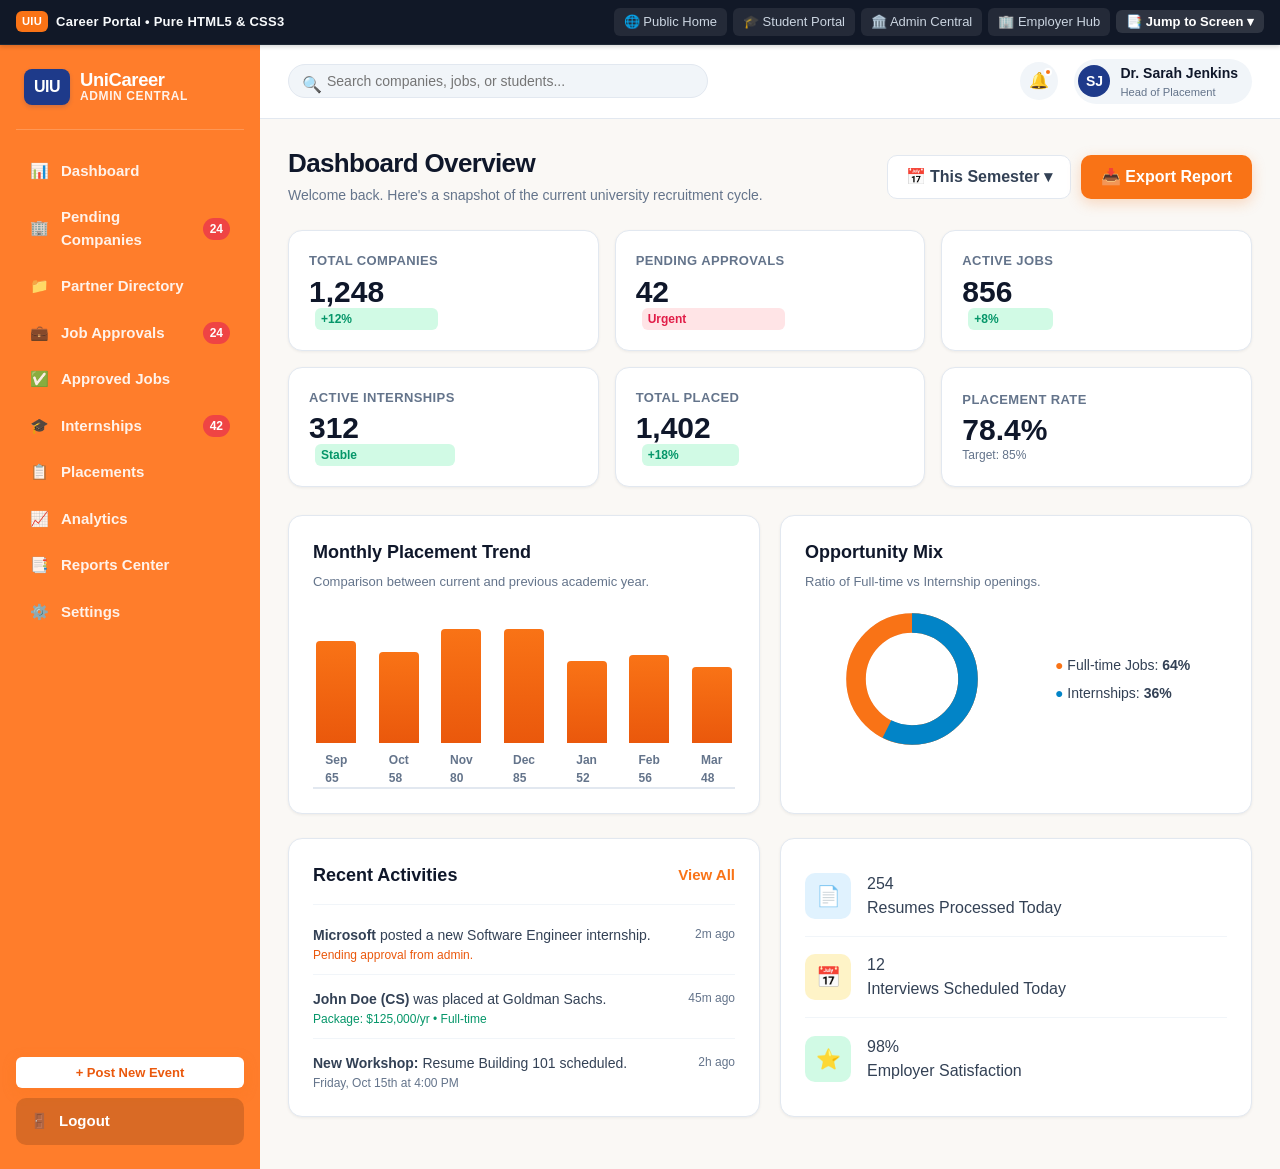
==== admin.html @ 81c9a508 "feat: initialize UIU Career Portal project Setup core project structure, including React, TypeScript" ====
<!doctype html>
<html lang="en">
  <head>
    <meta charset="UTF-8" />
    <meta name="viewport" content="width=device-width, initial-scale=1.0" />
    <title>Admin Central - UIU Career Portal</title>
    <meta name="description" content="University Career Services Admin Central - Manage approvals, placements, and reports." />
    <link rel="stylesheet" href="./style.css" />
    <style>
      .admin-view-pane {
        display: none;
      }
      #dashboard:target,
      body:not(:has(:target)) #dashboard {
        display: block;
      }
      #dashboard:target { display: block; }
      #pending-companies:target { display: block; }
      #approved-companies:target { display: block; }
      #approved-jobs:target { display: block; }
      #pending-jobs:target { display: block; }
      #pending-internships:target { display: block; }
      #analytics:target { display: block; }
      #placement-records:target { display: block; }
      #reports:target { display: block; }
      #settings:target { display: block; }

      :target ~ #dashboard {
        display: none;
      }
    </style>
  </head>
  <body>
    <!-- Top Universal Navigation Switcher -->
    <header class="role-quick-bar">
      <div class="brand-badge">
        <span>UIU</span> Career Portal • Pure HTML5 & CSS3
      </div>
      <nav class="role-nav-links">
        <a href="./index.html" class="role-nav-btn">🌐 Public Home</a>
        <a href="./student.html" class="role-nav-btn">🎓 Student Portal</a>
        <a href="./admin.html" class="role-nav-btn active">🏛️ Admin Central</a>
        <a href="./employer.html" class="role-nav-btn">🏢 Employer Hub</a>
        <div class="role-nav-dropdown">
          <button class="role-dropdown-btn">📑 Jump to Screen ▾</button>
          <div class="role-dropdown-content">
            <a href="./admin.html#dashboard">Page 14: Admin Dashboard</a>
            <a href="./admin.html#pending-companies">Page 13: Company Approvals</a>
            <a href="./admin.html#approved-companies">Page 15: Approved Directory</a>
            <a href="./admin.html#approved-jobs">Page 16: Approved Jobs</a>
            <a href="./admin.html#pending-jobs">Page 22: Job Approvals Queue</a>
            <a href="./admin.html#pending-internships">Page 17: Pending Internships</a>
            <a href="./admin.html#analytics">Page 19: Placement Analytics</a>
            <a href="./admin.html#placement-records">Page 20: Placement Records</a>
            <a href="./admin.html#reports">Page 21: Reports Center</a>
            <a href="./admin.html#settings">Page 18: Portal Settings</a>
            <a href="./student.html">Go to Student Portal →</a>
            <a href="./employer.html">Go to Employer Hub →</a>
          </div>
        </div>
      </nav>
    </header>

    <div class="portal-layout">
      <!-- Admin Sidebar (Pages 13-22) -->
      <aside class="portal-sidebar">
        <div class="sidebar-brand">
          <div class="uiu-logo-badge">UIU</div>
          <div class="sidebar-brand-title">
            UniCareer
            <span>Admin Central</span>
          </div>
        </div>

        <ul class="sidebar-menu-list">
          <li>
            <a href="#dashboard" class="sidebar-menu-link">
              <span>📊</span> Dashboard
            </a>
          </li>
          <li>
            <a href="#pending-companies" class="sidebar-menu-link">
              <span>🏢</span> Pending Companies
              <span class="sidebar-badge-count">24</span>
            </a>
          </li>
          <li>
            <a href="#approved-companies" class="sidebar-menu-link">
              <span>📁</span> Partner Directory
            </a>
          </li>
          <li>
            <a href="#pending-jobs" class="sidebar-menu-link">
              <span>💼</span> Job Approvals
              <span class="sidebar-badge-count">24</span>
            </a>
          </li>
          <li>
            <a href="#approved-jobs" class="sidebar-menu-link">
              <span>✅</span> Approved Jobs
            </a>
          </li>
          <li>
            <a href="#pending-internships" class="sidebar-menu-link">
              <span>🎓</span> Internships
              <span class="sidebar-badge-count">42</span>
            </a>
          </li>
          <li>
            <a href="#placement-records" class="sidebar-menu-link">
              <span>📋</span> Placements
            </a>
          </li>
          <li>
            <a href="#analytics" class="sidebar-menu-link">
              <span>📈</span> Analytics
            </a>
          </li>
          <li>
            <a href="#reports" class="sidebar-menu-link">
              <span>📑</span> Reports Center
            </a>
          </li>
          <li>
            <a href="#settings" class="sidebar-menu-link">
              <span>⚙️</span> Settings
            </a>
          </li>
        </ul>

        <div style="padding: 10px 0;">
          <a href="#post-event-modal" class="btn-primary btn-sm" style="width: 100%; justify-content: center; background: #FFF; color: var(--primary-dark);">+ Post New Event</a>
        </div>

        <a href="./index.html" class="sidebar-footer-btn">
          <span>🚪</span> Logout
        </a>
      </aside>

      <!-- Admin Main Content -->
      <main class="portal-main">
        <!-- Topbar -->
        <header class="portal-topbar">
          <div class="topbar-search-box">
            <span class="search-icon-svg">🔍</span>
            <input type="text" placeholder="Search companies, jobs, or students..." />
          </div>
          <div class="topbar-user-area">
            <a href="#reports" class="icon-btn-badge" title="Notifications">
              <span>🔔</span>
              <span class="notification-dot"></span>
            </a>
            <div class="user-profile-pill">
              <div class="user-avatar-circle" style="background: #1E3A8A;">SJ</div>
              <div>
                <div>Dr. Sarah Jenkins</div>
                <div style="font-size: 0.7rem; color: var(--text-muted); font-weight: normal;">Head of Placement</div>
              </div>
            </div>
          </div>
        </header>

        <div class="portal-content-body">

          <!-- SCREEN 1: ADMIN DASHBOARD OVERVIEW (Page 14) -->
          <section id="dashboard" class="admin-view-pane">
            <div class="page-title-row">
              <div>
                <h1 class="page-main-heading">Dashboard Overview</h1>
                <p class="page-subheading">Welcome back. Here's a snapshot of the current university recruitment cycle.</p>
              </div>
              <div style="display: flex; gap: 10px;">
                <button class="btn-outline">📅 This Semester ▾</button>
                <a href="#reports" class="btn-primary">📥 Export Report</a>
              </div>
            </div>

            <!-- 6 Metric Cards (Page 14) -->
            <div class="metrics-grid-6">
              <div class="metric-stat-card">
                <div class="stat-content-box">
                  <div class="stat-label-text">Total Companies</div>
                  <div class="stat-huge-number">1,248</div>
                  <div class="stat-growth-tag growth-positive">+12%</div>
                </div>
              </div>
              <div class="metric-stat-card">
                <div class="stat-content-box">
                  <div class="stat-label-text">Pending Approvals</div>
                  <div class="stat-huge-number">42</div>
                  <div class="stat-growth-tag growth-urgent">Urgent</div>
                </div>
              </div>
              <div class="metric-stat-card">
                <div class="stat-content-box">
                  <div class="stat-label-text">Active Jobs</div>
                  <div class="stat-huge-number">856</div>
                  <div class="stat-growth-tag growth-positive">+8%</div>
                </div>
              </div>
              <div class="metric-stat-card">
                <div class="stat-content-box">
                  <div class="stat-label-text">Active Internships</div>
                  <div class="stat-huge-number">312</div>
                  <div class="stat-growth-tag growth-positive">Stable</div>
                </div>
              </div>
              <div class="metric-stat-card">
                <div class="stat-content-box">
                  <div class="stat-label-text">Total Placed</div>
                  <div class="stat-huge-number">1,402</div>
                  <div class="stat-growth-tag growth-positive">+18%</div>
                </div>
              </div>
              <div class="metric-stat-card">
                <div class="stat-content-box">
                  <div class="stat-label-text">Placement Rate</div>
                  <div class="stat-huge-number">78.4%</div>
                  <div style="font-size: 0.75rem; color: var(--text-muted);">Target: 85%</div>
                </div>
              </div>
            </div>

            <div class="form-grid-2">
              <!-- Monthly Placement Trend -->
              <div class="portal-card">
                <h3 class="card-title-h3" style="margin-bottom: 8px;">Monthly Placement Trend</h3>
                <p style="font-size: 0.8125rem; color: var(--text-muted); margin-bottom: 16px;">Comparison between current and previous academic year.</p>
                <div class="chart-bars-container">
                  <div class="bar-column-item"><div class="bar-fill-orange" style="height: 65%;"></div><span class="bar-column-label">Sep<br />65</span></div>
                  <div class="bar-column-item"><div class="bar-fill-orange" style="height: 58%;"></div><span class="bar-column-label">Oct<br />58</span></div>
                  <div class="bar-column-item"><div class="bar-fill-orange" style="height: 80%;"></div><span class="bar-column-label">Nov<br />80</span></div>
                  <div class="bar-column-item"><div class="bar-fill-orange" style="height: 85%;"></div><span class="bar-column-label">Dec<br />85</span></div>
                  <div class="bar-column-item"><div class="bar-fill-orange" style="height: 52%;"></div><span class="bar-column-label">Jan<br />52</span></div>
                  <div class="bar-column-item"><div class="bar-fill-orange" style="height: 56%;"></div><span class="bar-column-label">Feb<br />56</span></div>
                  <div class="bar-column-item"><div class="bar-fill-orange" style="height: 48%;"></div><span class="bar-column-label">Mar<br />48</span></div>
                </div>
              </div>

              <!-- Opportunity Mix Donut -->
              <div class="portal-card">
                <h3 class="card-title-h3" style="margin-bottom: 8px;">Opportunity Mix</h3>
                <p style="font-size: 0.8125rem; color: var(--text-muted); margin-bottom: 16px;">Ratio of Full-time vs Internship openings.</p>
                <div style="display: flex; align-items: center; justify-content: space-around;">
                  <svg class="donut-chart-svg" viewBox="0 0 100 100">
                    <circle cx="50" cy="50" r="40" class="donut-circle-bg"></circle>
                    <circle cx="50" cy="50" r="40" class="donut-circle-val1" style="stroke-dasharray: 256 400;"></circle>
                    <circle cx="50" cy="50" r="40" class="donut-circle-val2" style="stroke-dasharray: 144 400;"></circle>
                  </svg>
                  <div style="font-size: 0.875rem; line-height: 2;">
                    <div><span style="color:var(--primary);">●</span> Full-time Jobs: <strong>64%</strong></div>
                    <div><span style="color:#0284C7;">●</span> Internships: <strong>36%</strong></div>
                  </div>
                </div>
              </div>
            </div>

            <!-- Recent Activities & Daily Stats (Page 14) -->
            <div class="form-grid-2">
              <div class="portal-card">
                <div class="portal-card-header">
                  <h3 class="card-title-h3">Recent Activities</h3>
                  <a href="#placement-records" class="section-link-all">View All</a>
                </div>
                <div style="display: flex; flex-direction: column; gap: 14px;">
                  <div style="display: flex; justify-content: space-between; font-size: 0.875rem; border-bottom: 1px solid var(--border-light); padding-bottom: 10px;">
                    <div>
                      <strong>Microsoft</strong> posted a new Software Engineer internship.
                      <div style="font-size: 0.75rem; color: var(--status-review-text);">Pending approval from admin.</div>
                    </div>
                    <span style="font-size: 0.75rem; color: var(--text-muted);">2m ago</span>
                  </div>
                  <div style="display: flex; justify-content: space-between; font-size: 0.875rem; border-bottom: 1px solid var(--border-light); padding-bottom: 10px;">
                    <div>
                      <strong>John Doe (CS)</strong> was placed at Goldman Sachs.
                      <div style="font-size: 0.75rem; color: var(--status-verified-text);">Package: $125,000/yr • Full-time</div>
                    </div>
                    <span style="font-size: 0.75rem; color: var(--text-muted);">45m ago</span>
                  </div>
                  <div style="display: flex; justify-content: space-between; font-size: 0.875rem;">
                    <div>
                      <strong>New Workshop:</strong> Resume Building 101 scheduled.
                      <div style="font-size: 0.75rem; color: var(--text-muted);">Friday, Oct 15th at 4:00 PM</div>
                    </div>
                    <span style="font-size: 0.75rem; color: var(--text-muted);">2h ago</span>
                  </div>
                </div>
              </div>

              <div class="portal-card" style="display: flex; flex-direction: column; justify-content: space-around;">
                <div style="display: flex; align-items: center; gap: 16px; border-bottom: 1px solid var(--border-light); padding-bottom: 16px;">
                  <div class="stat-icon-wrapper stat-icon-blue">📄</div>
                  <div>
                    <div class="stat-huge-number">254</div>
                    <div class="stat-label-text">Resumes Processed Today</div>
                  </div>
                </div>
                <div style="display: flex; align-items: center; gap: 16px; border-bottom: 1px solid var(--border-light); padding-bottom: 16px;">
                  <div class="stat-icon-wrapper stat-icon-amber">📅</div>
                  <div>
                    <div class="stat-huge-number">12</div>
                    <div class="stat-label-text">Interviews Scheduled Today</div>
                  </div>
                </div>
                <div style="display: flex; align-items: center; gap: 16px;">
                  <div class="stat-icon-wrapper stat-icon-green">⭐</div>
                  <div>
                    <div class="stat-huge-number">98%</div>
                    <div class="stat-label-text">Employer Satisfaction</div>
                  </div>
                </div>
              </div>
            </div>
          </section>

          <!-- SCREEN 2: PENDING COMPANY APPROVALS (Page 13) -->
          <section id="pending-companies" class="admin-view-pane">
            <div class="breadcrumbs-trail">Dashboard / Companies / Pending Approvals</div>
            <div class="page-title-row">
              <div>
                <h1 class="page-main-heading">Pending Company Approvals</h1>
                <p class="page-subheading">Review and manage registration requests from new recruitment partners.</p>
              </div>
              <div style="display: flex; gap: 10px;">
                <button class="btn-outline">⚡ Filters</button>
                <button class="btn-outline">📥 Export PDF</button>
              </div>
            </div>

            <div class="metrics-grid-4">
              <div class="metric-stat-card"><div class="stat-content-box"><div class="stat-label-text">Total Pending</div><div class="stat-huge-number">24 <span class="stat-growth-tag growth-positive">+3 this week</span></div></div></div>
              <div class="metric-stat-card"><div class="stat-content-box"><div class="stat-label-text">Avg. Response Time</div><div class="stat-huge-number">1.4d <span class="stat-growth-tag growth-positive">-12% faster</span></div></div></div>
              <div class="metric-stat-card"><div class="stat-content-box"><div class="stat-label-text">Approval Rate</div><div class="stat-huge-number">88% <span class="stat-growth-tag growth-positive">Standard</span></div></div></div>
              <div class="metric-stat-card"><div class="stat-content-box"><div class="stat-label-text">Flagged Requests</div><div class="stat-huge-number">2 <span class="stat-growth-tag growth-urgent">Attention</span></div></div></div>
            </div>

            <div class="portal-card">
              <div class="data-table-wrapper">
                <table class="portal-table">
                  <thead>
                    <tr>
                      <th>Company Logo & Name</th>
                      <th>Industry</th>
                      <th>Contact Person</th>
                      <th>Email Address</th>
                      <th>Reg. Date</th>
                      <th>Status</th>
                      <th>Actions</th>
                    </tr>
                  </thead>
                  <tbody>
                    <tr>
                      <td><strong>Nebula Dynamics</strong><br /><span style="font-size:0.75rem; color:var(--text-muted);">ID: COMP-4921</span></td>
                      <td><span class="skill-tag-badge">FinTech</span></td>
                      <td>Michael Chen</td>
                      <td>m.chen@nebuladyn.com</td>
                      <td>Oct 24, 2023</td>
                      <td><span class="status-pill status-pending">Pending</span></td>
                      <td>
                        <div style="display: flex; gap: 6px;">
                          <a href="#action-confirmed" class="btn-primary btn-sm" style="background:#059669;">Approve</a>
                          <a href="#action-confirmed" class="btn-outline btn-sm" style="color:#DC2626;">Reject</a>
                        </div>
                      </td>
                    </tr>
                    <tr>
                      <td><strong>EcoStride Systems</strong><br /><span style="font-size:0.75rem; color:var(--text-muted);">ID: COMP-5012</span></td>
                      <td><span class="skill-tag-badge">Renewables</span></td>
                      <td>Sarah Thorne</td>
                      <td>s.thorne@ecostride.org</td>
                      <td>Oct 25, 2023</td>
                      <td><span class="status-pill status-pending">Pending</span></td>
                      <td>
                        <div style="display: flex; gap: 6px;">
                          <a href="#action-confirmed" class="btn-primary btn-sm" style="background:#059669;">Approve</a>
                          <a href="#action-confirmed" class="btn-outline btn-sm" style="color:#DC2626;">Reject</a>
                        </div>
                      </td>
                    </tr>
                    <tr>
                      <td><strong>Vertex Analytics</strong><br /><span style="font-size:0.75rem; color:var(--text-muted);">ID: COMP-4882</span></td>
                      <td><span class="skill-tag-badge">Data Science</span></td>
                      <td>David Miller</td>
                      <td>d.miller@vertex.ai</td>
                      <td>Oct 22, 2023</td>
                      <td><span class="status-pill status-pending">Pending</span></td>
                      <td>
                        <div style="display: flex; gap: 6px;">
                          <a href="#action-confirmed" class="btn-primary btn-sm" style="background:#059669;">Approve</a>
                          <a href="#action-confirmed" class="btn-outline btn-sm" style="color:#DC2626;">Reject</a>
                        </div>
                      </td>
                    </tr>
                    <tr>
                      <td><strong>Horizon Healthcare</strong><br /><span style="font-size:0.75rem; color:var(--text-muted);">ID: COMP-5103</span></td>
                      <td><span class="skill-tag-badge">Medical</span></td>
                      <td>Elena Rodriguez</td>
                      <td>erodriguez@horizon.co</td>
                      <td>Oct 26, 2023</td>
                      <td><span class="status-pill status-pending">Pending</span></td>
                      <td>
                        <div style="display: flex; gap: 6px;">
                          <a href="#action-confirmed" class="btn-primary btn-sm" style="background:#059669;">Approve</a>
                          <a href="#action-confirmed" class="btn-outline btn-sm" style="color:#DC2626;">Reject</a>
                        </div>
                      </td>
                    </tr>
                  </tbody>
                </table>
              </div>
            </div>
          </section>

          <!-- SCREEN 3: APPROVED COMPANIES DIRECTORY (Page 15) -->
          <section id="approved-companies" class="admin-view-pane">
            <div class="page-title-row">
              <div>
                <h1 class="page-main-heading">Approved Companies Directory</h1>
                <p class="page-subheading">Manage and track verified partner organizations and their engagement metrics.</p>
              </div>
              <div style="display: flex; gap: 10px;">
                <button class="btn-outline">📥 Export CSV</button>
                <a href="#post-event-modal" class="btn-primary">+ Add Company</a>
              </div>
            </div>

            <div class="metrics-grid-4">
              <div class="metric-stat-card"><div class="stat-content-box"><div class="stat-label-text">Total Partners</div><div class="stat-huge-number">142</div></div></div>
              <div class="metric-stat-card"><div class="stat-content-box"><div class="stat-label-text">Active Vacancies</div><div class="stat-huge-number">384</div></div></div>
              <div class="metric-stat-card"><div class="stat-content-box"><div class="stat-label-text">Placements YTD</div><div class="stat-huge-number">1,240</div></div></div>
              <div class="metric-stat-card"><div class="stat-content-box"><div class="stat-label-text">Avg. Rating</div><div class="stat-huge-number">4.8 / 5.0</div></div></div>
            </div>

            <div class="portal-card">
              <div class="data-table-wrapper">
                <table class="portal-table">
                  <thead>
                    <tr>
                      <th>Company</th>
                      <th>Sector</th>
                      <th>Active Vacancies</th>
                      <th>Total Placements</th>
                      <th>Engagement</th>
                      <th>Status</th>
                      <th>Action</th>
                    </tr>
                  </thead>
                  <tbody>
                    <tr>
                      <td><strong>NexaFlow Systems</strong><br /><span style="font-size:0.75rem; color:var(--text-muted);">Joined Feb 2022</span></td>
                      <td>Cloud Technology</td>
                      <td>24</td>
                      <td>156</td>
                      <td><div style="width: 80px; height: 6px; background:#059669; border-radius: 3px;"></div></td>
                      <td><span class="status-pill status-verified">Verified</span></td>
                      <td><a href="#approved-jobs" class="btn-action-view">View</a></td>
                    </tr>
                    <tr>
                      <td><strong>Meridian Finance</strong><br /><span style="font-size:0.75rem; color:var(--text-muted);">Joined Oct 2021</span></td>
                      <td>Investment Banking</td>
                      <td>12</td>
                      <td>89</td>
                      <td><div style="width: 60px; height: 6px; background:#059669; border-radius: 3px;"></div></td>
                      <td><span class="status-pill status-verified">Verified</span></td>
                      <td><a href="#approved-jobs" class="btn-action-view">View</a></td>
                    </tr>
                    <tr>
                      <td><strong>BioGenix Labs</strong><br /><span style="font-size:0.75rem; color:var(--text-muted);">Joined Jan 2023</span></td>
                      <td>Biotechnology</td>
                      <td>38</td>
                      <td>242</td>
                      <td><div style="width: 90px; height: 6px; background:#059669; border-radius: 3px;"></div></td>
                      <td><span class="status-pill status-verified">Verified</span></td>
                      <td><a href="#approved-jobs" class="btn-action-view">View</a></td>
                    </tr>
                    <tr>
                      <td><strong>ZenApp</strong><br /><span style="font-size:0.75rem; color:var(--text-muted);">Joined Dec 2023</span></td>
                      <td>Software / SaaS</td>
                      <td>41</td>
                      <td>12</td>
                      <td><div style="width: 70px; height: 6px; background:#059669; border-radius: 3px;"></div></td>
                      <td><span class="status-pill status-verified">Verified</span></td>
                      <td><a href="#approved-jobs" class="btn-action-view">View</a></td>
                    </tr>
                  </tbody>
                </table>
              </div>
            </div>
          </section>

          <!-- SCREEN 4: PENDING JOB APPROVALS QUEUE (Page 22) -->
          <section id="pending-jobs" class="admin-view-pane">
            <div class="page-title-row">
              <div>
                <h1 class="page-main-heading">Pending Job Approvals</h1>
                <p class="page-subheading">Review and manage recent employer submissions for student placements.</p>
              </div>
              <div style="display: flex; gap: 10px;">
                <button class="btn-outline">⚡ Filter</button>
                <button class="btn-outline">📥 Export</button>
              </div>
            </div>

            <div class="metrics-grid-4">
              <div class="metric-stat-card"><div class="stat-content-box"><div class="stat-label-text">Awaiting Review</div><div class="stat-huge-number">24 <span class="stat-growth-tag growth-positive">+5 new</span></div></div></div>
              <div class="metric-stat-card"><div class="stat-content-box"><div class="stat-label-text">Avg Response Time</div><div class="stat-huge-number">1.2d <span class="stat-growth-tag growth-positive">-15% speed</span></div></div></div>
              <div class="metric-stat-card"><div class="stat-content-box"><div class="stat-label-text">High Priority</div><div class="stat-huge-number">08 <span class="stat-growth-tag growth-urgent">Urgent</span></div></div></div>
              <div class="metric-stat-card"><div class="stat-content-box"><div class="stat-label-text">Approved Today</div><div class="stat-huge-number">112</div></div></div>
            </div>

            <div class="portal-card">
              <div class="data-table-wrapper">
                <table class="portal-table">
                  <thead>
                    <tr>
                      <th>Job Title & ID</th>
                      <th>Company</th>
                      <th>Type</th>
                      <th>Salary/Stipend</th>
                      <th>Deadline</th>
                      <th>Status</th>
                      <th>Actions</th>
                    </tr>
                  </thead>
                  <tbody>
                    <tr>
                      <td><strong>Senior UX Researcher</strong><br /><span style="font-size:0.75rem; color:var(--text-muted);">#JR-9902</span></td>
                      <td>TechFlow Inc.</td>
                      <td>Full-time</td>
                      <td><strong>$120,000 /yr</strong></td>
                      <td>Oct 24, 2023</td>
                      <td><span class="status-pill status-pending">Pending</span></td>
                      <td>
                        <div style="display: flex; gap: 6px;">
                          <a href="#action-confirmed" class="btn-primary btn-sm">Approve</a>
                          <a href="#action-confirmed" class="btn-outline btn-sm" style="color:#DC2626;">Reject</a>
                        </div>
                      </td>
                    </tr>
                    <tr>
                      <td><strong>Data Analyst Intern</strong><br /><span style="font-size:0.75rem; color:var(--text-muted);">#IN-8821</span></td>
                      <td>Global Data Corp</td>
                      <td>Contract</td>
                      <td><strong>$2,500 /mo</strong></td>
                      <td>Nov 02, 2023</td>
                      <td><span class="status-pill status-pending">Pending</span></td>
                      <td>
                        <div style="display: flex; gap: 6px;">
                          <a href="#action-confirmed" class="btn-primary btn-sm">Approve</a>
                          <a href="#action-confirmed" class="btn-outline btn-sm" style="color:#DC2626;">Reject</a>
                        </div>
                      </td>
                    </tr>
                    <tr>
                      <td><strong>Software Engineer Grad</strong><br /><span style="font-size:0.75rem; color:var(--text-muted);">#GR-5542</span></td>
                      <td>Nexus Systems</td>
                      <td>Full-time</td>
                      <td><strong>$95,000 /yr</strong></td>
                      <td>Oct 30, 2023</td>
                      <td><span class="status-pill status-pending">Pending</span></td>
                      <td>
                        <div style="display: flex; gap: 6px;">
                          <a href="#action-confirmed" class="btn-primary btn-sm">Approve</a>
                          <a href="#action-confirmed" class="btn-outline btn-sm" style="color:#DC2626;">Reject</a>
                        </div>
                      </td>
                    </tr>
                  </tbody>
                </table>
              </div>
            </div>
          </section>

          <!-- SCREEN 5: APPROVED JOBS (Page 16) -->
          <section id="approved-jobs" class="admin-view-pane">
            <div class="page-title-row">
              <div>
                <h1 class="page-main-heading">Approved Jobs</h1>
                <p class="page-subheading">Monitor active verified postings and real-time student engagement metrics.</p>
              </div>
              <button class="btn-outline">📥 Export CSV</button>
            </div>

            <div class="metrics-grid-4">
              <div class="metric-stat-card"><div class="stat-content-box"><div class="stat-label-text">Active Postings</div><div class="stat-huge-number">142 <span class="stat-growth-tag growth-positive">+4%</span></div></div></div>
              <div class="metric-stat-card"><div class="stat-content-box"><div class="stat-label-text">Total Views</div><div class="stat-huge-number">12.8k <span class="stat-growth-tag growth-positive">+12%</span></div></div></div>
              <div class="metric-stat-card"><div class="stat-content-box"><div class="stat-label-text">Total Applicants</div><div class="stat-huge-number">3.4k <span class="stat-growth-tag growth-positive">26% conv</span></div></div></div>
              <div class="metric-stat-card"><div class="stat-content-box"><div class="stat-label-text">Avg. Time to Fill</div><div class="stat-huge-number">18d <span class="stat-growth-tag growth-positive">Fast</span></div></div></div>
            </div>

            <div class="portal-card">
              <div class="data-table-wrapper">
                <table class="portal-table">
                  <thead>
                    <tr>
                      <th>Job Title & ID</th>
                      <th>Company</th>
                      <th>Status</th>
                      <th>Views</th>
                      <th>Applicants</th>
                      <th>Deadline</th>
                      <th>Actions</th>
                    </tr>
                  </thead>
                  <tbody>
                    <tr>
                      <td><strong>Senior UX Designer</strong> (#JOB-88219)</td>
                      <td>Vanguard Tech</td>
                      <td><span class="status-pill status-verified">Verified Active</span></td>
                      <td>1,452</td>
                      <td><strong>286</strong> (High)</td>
                      <td>Oct 24, 2023</td>
                      <td><a href="#job-detail" class="btn-action-view">View</a></td>
                    </tr>
                    <tr>
                      <td><strong>Data Analyst Intern</strong> (#INT-90234)</td>
                      <td>Sterling Financial</td>
                      <td><span class="status-pill status-verified">Verified Active</span></td>
                      <td>3,120</td>
                      <td><strong>842</strong> (Hot)</td>
                      <td>Nov 02, 2023</td>
                      <td><a href="#job-detail" class="btn-action-view">View</a></td>
                    </tr>
                    <tr>
                      <td><strong>Graduate Software Engineer</strong> (#JOB-89100)</td>
                      <td>X-Core Software</td>
                      <td><span class="status-pill status-verified">Verified Active</span></td>
                      <td>2,880</td>
                      <td><strong>612</strong> (Hot)</td>
                      <td>Nov 15, 2023</td>
                      <td><a href="#job-detail" class="btn-action-view">View</a></td>
                    </tr>
                  </tbody>
                </table>
              </div>
            </div>
          </section>

          <!-- SCREEN 6: PENDING INTERNSHIPS (Page 17) -->
          <section id="pending-internships" class="admin-view-pane">
            <div class="page-title-row">
              <div>
                <h1 class="page-main-heading">Pending Internships</h1>
                <p class="page-subheading">Review and authorize new summer and semester internship postings from registered corporate partners.</p>
              </div>
              <button class="btn-outline">📥 Export Queue</button>
            </div>

            <div class="metrics-grid-4">
              <div class="metric-stat-card"><div class="stat-content-box"><div class="stat-label-text">Total Pending</div><div class="stat-huge-number">42</div></div></div>
              <div class="metric-stat-card"><div class="stat-content-box"><div class="stat-label-text">Summer Internships</div><div class="stat-huge-number">28</div></div></div>
              <div class="metric-stat-card"><div class="stat-content-box"><div class="stat-label-text">Semester Internships</div><div class="stat-huge-number">14</div></div></div>
              <div class="metric-stat-card"><div class="stat-content-box"><div class="stat-label-text">Avg. Approval Time</div><div class="stat-huge-number">1.4d</div></div></div>
            </div>

            <div class="portal-card">
              <div class="data-table-wrapper">
                <table class="portal-table">
                  <thead>
                    <tr>
                      <th>Company & Role</th>
                      <th>Type</th>
                      <th>Duration</th>
                      <th>Stipend</th>
                      <th>Applied On</th>
                      <th>Actions</th>
                    </tr>
                  </thead>
                  <tbody>
                    <tr>
                      <td><strong>Frontend Development Intern</strong><br />Stripe • Technology</td>
                      <td><span class="skill-tag-badge">Summer '24</span></td>
                      <td>12 Weeks</td>
                      <td><strong>$4,500/mo</strong> (Housing)</td>
                      <td>Oct 12, 2023</td>
                      <td>
                        <a href="#action-confirmed" class="btn-primary btn-sm">Approve</a>
                      </td>
                    </tr>
                    <tr>
                      <td><strong>Financial Analyst Trainee</strong><br />Goldman Sachs • Finance</td>
                      <td><span class="skill-tag-badge">Semester (Fall)</span></td>
                      <td>6 Months</td>
                      <td><strong>$3,800/mo</strong> (Credits eligible)</td>
                      <td>Oct 14, 2023</td>
                      <td>
                        <a href="#action-confirmed" class="btn-primary btn-sm">Approve</a>
                      </td>
                    </tr>
                    <tr>
                      <td><strong>Biotech Research Intern</strong><br />Moderna • Science</td>
                      <td><span class="skill-tag-badge">Summer '24</span></td>
                      <td>14 Weeks</td>
                      <td><strong>$5,000/mo</strong> (Lab access)</td>
                      <td>Oct 16, 2023</td>
                      <td>
                        <a href="#action-confirmed" class="btn-primary btn-sm">Approve</a>
                      </td>
                    </tr>
                  </tbody>
                </table>
              </div>
            </div>
          </section>

          <!-- SCREEN 7: PLACEMENT ANALYTICS & STUDENT RECORDS (Page 19 & 20) -->
          <section id="placement-records" class="admin-view-pane">
            <div class="page-title-row">
              <div>
                <h1 class="page-main-heading">Student Placement Records</h1>
                <p class="page-subheading">Detailed directory of students who have secured job offers during this academic cycle.</p>
              </div>
              <button class="btn-primary">📥 Export CSV</button>
            </div>

            <div class="metrics-grid-4">
              <div class="metric-stat-card"><div class="stat-content-box"><div class="stat-label-text">Total Placed</div><div class="stat-huge-number">1,248</div></div></div>
              <div class="metric-stat-card"><div class="stat-content-box"><div class="stat-label-text">Average Package</div><div class="stat-huge-number">$82k <span style="font-size:0.875rem;">USD/yr</span></div></div></div>
              <div class="metric-stat-card"><div class="stat-content-box"><div class="stat-label-text">Top Company</div><div class="stat-huge-number" style="font-size:1.4rem;">Stripe, Inc.</div></div></div>
              <div class="metric-stat-card"><div class="stat-content-box"><div class="stat-label-text">Placement Rate</div><div class="stat-huge-number">94.2%</div></div></div>
            </div>

            <div class="portal-card">
              <div class="data-table-wrapper">
                <table class="portal-table">
                  <thead>
                    <tr>
                      <th>Student</th>
                      <th>Company</th>
                      <th>Role</th>
                      <th>Salary (CTC)</th>
                      <th>Placement Date</th>
                      <th>Status</th>
                    </tr>
                  </thead>
                  <tbody>
                    <tr>
                      <td><strong>Jane Doe</strong><br />Computer Science, 2024</td>
                      <td>Stripe</td>
                      <td>Full Stack Engineer</td>
                      <td><strong>$145,000</strong></td>
                      <td>Oct 12, 2023</td>
                      <td><span class="status-pill status-verified">Verified</span></td>
                    </tr>
                    <tr>
                      <td><strong>Mark Smith</strong><br />Data Analytics, 2024</td>
                      <td>Google Cloud</td>
                      <td>Data Scientist</td>
                      <td><strong>$132,000</strong></td>
                      <td>Nov 02, 2023</td>
                      <td><span class="status-pill status-verified">Verified</span></td>
                    </tr>
                    <tr>
                      <td><strong>Alice Liu</strong><br />UX Design, 2024</td>
                      <td>Figma</td>
                      <td>Product Designer</td>
                      <td><strong>$115,000</strong></td>
                      <td>Dec 15, 2023</td>
                      <td><span class="status-pill status-pending">Pending</span></td>
                    </tr>
                    <tr>
                      <td><strong>Robert Wong</strong><br />Financial Math, 2024</td>
                      <td>Goldman Sachs</td>
                      <td>Quant Analyst</td>
                      <td><strong>$160,000</strong></td>
                      <td>Jan 05, 2024</td>
                      <td><span class="status-pill status-verified">Verified</span></td>
                    </tr>
                  </tbody>
                </table>
              </div>
            </div>
          </section>

          <!-- SCREEN 8: ANALYTICS (Page 19) -->
          <section id="analytics" class="admin-view-pane">
            <div class="page-title-row">
              <div>
                <h1 class="page-main-heading">Placement Analytics</h1>
                <p class="page-subheading">Real-time overview of career success across departments.</p>
              </div>
            </div>

            <div class="metrics-grid-4">
              <div class="metric-stat-card"><div class="stat-content-box"><div class="stat-label-text">Total Students</div><div class="stat-huge-number">1,284 <span class="stat-growth-tag growth-positive">+4.2%</span></div></div></div>
              <div class="metric-stat-card"><div class="stat-content-box"><div class="stat-label-text">Placed Students</div><div class="stat-huge-number">1,053</div></div></div>
              <div class="metric-stat-card"><div class="stat-content-box"><div class="stat-label-text">Placement Rate</div><div class="stat-huge-number">82.1%</div></div></div>
              <div class="metric-stat-card"><div class="stat-content-box"><div class="stat-label-text">Avg Salary</div><div class="stat-huge-number">$72,400</div></div></div>
            </div>

            <div class="form-grid-2">
              <div class="portal-card">
                <h3 class="card-title-h3" style="margin-bottom: 16px;">Placement by Department</h3>
                <div class="horizontal-bar-progress">
                  <div class="hbar-label-row"><span>Computer Science & IT</span><span>94%</span></div>
                  <div class="hbar-track"><div class="hbar-fill" style="width: 94%;"></div></div>
                </div>
                <div class="horizontal-bar-progress">
                  <div class="hbar-label-row"><span>Business Administration</span><span>86%</span></div>
                  <div class="hbar-track"><div class="hbar-fill" style="width: 86%; background:#059669;"></div></div>
                </div>
                <div class="horizontal-bar-progress">
                  <div class="hbar-label-row"><span>Mechanical Engineering</span><span>78%</span></div>
                  <div class="hbar-track"><div class="hbar-fill" style="width: 78%; background:#D97706;"></div></div>
                </div>
                <div class="horizontal-bar-progress">
                  <div class="hbar-label-row"><span>Electrical Engineering</span><span>71%</span></div>
                  <div class="hbar-track"><div class="hbar-fill" style="width: 71%; background:#7C3AED;"></div></div>
                </div>
              </div>

              <div class="portal-card" style="background: #FFF7ED; border-color: var(--border-accent);">
                <h3 class="card-title-h3" style="color: var(--primary-dark); margin-bottom: 12px;">✨ AI Strategic Insight</h3>
                <p style="color: var(--text-body); line-height: 1.7; font-size: 0.9375rem; margin-bottom: 20px;">
                  Morning CS students are receiving 15% higher initial offers compared to the previous year. Recommendation: Increase dedicated placement drives and tech mock interviews for the evening session to boost overall median compensation.
                </p>
                <div style="font-size: 0.8125rem; font-weight: 700; color: var(--primary-dark);">Batch Distribution: Morning 62% • Evening 38%</div>
              </div>
            </div>
          </section>

          <!-- SCREEN 9: REPORTS CENTER (Page 21) -->
          <section id="reports" class="admin-view-pane">
            <div class="page-title-row">
              <div>
                <h1 class="page-main-heading">Administrative Reports Center</h1>
                <p class="page-subheading">Generate official documentation for university career progress and hiring trends.</p>
              </div>
              <button class="btn-primary">🔄 Refresh Data</button>
            </div>

            <div class="form-grid-2">
              <div class="portal-card">
                <h3 class="card-title-h3" style="margin-bottom: 8px;">Placement Report (Annual)</h3>
                <div style="font-size: 2rem; font-weight: 800; color: var(--primary); margin: 12px 0;">94.2% Overall Placement</div>
                <p style="font-size: 0.875rem; color: var(--text-muted); margin-bottom: 16px;">Avg CTC: $8.4L • Highest Offer: $42.5L (FAANG Global)</p>
                <div style="display: flex; gap: 8px;">
                  <button class="btn-primary btn-sm">Generate PDF</button>
                  <button class="btn-outline btn-sm">Export Excel</button>
                  <button class="btn-outline btn-sm">🖨️ Print</button>
                </div>
              </div>

              <div class="portal-card">
                <h3 class="card-title-h3" style="margin-bottom: 8px;">Company Hiring Report</h3>
                <p style="font-size: 0.875rem; color: var(--text-muted); margin-bottom: 16px;">Breakdown of offers extended by sector.</p>
                <div style="font-size: 0.875rem; line-height: 1.8; margin-bottom: 16px;">
                  <div>• Nexus Dynamics (Technology): <strong>42 offers</strong></div>
                  <div>• Financial Trust Co. (FinTech): <strong>28 offers</strong></div>
                  <div>• GreenGrid Energy (Infrastructure): <strong>15 offers</strong></div>
                </div>
                <button class="btn-primary btn-sm">Generate Full PDF</button>
              </div>
            </div>
          </section>

          <!-- SCREEN 10: PORTAL SETTINGS (Page 18) -->
          <section id="settings" class="admin-view-pane">
            <div class="page-title-row">
              <div>
                <h1 class="page-main-heading">Portal Settings</h1>
                <p class="page-subheading">Configure institutional identity, communication channels, and security parameters.</p>
              </div>
            </div>

            <div class="form-grid-2">
              <div class="portal-card">
                <h3 class="card-title-h3" style="margin-bottom: 16px;">🏛️ University Information</h3>
                <div class="form-group">
                  <label class="form-label">Institution Name</label>
                  <input type="text" class="form-control" value="United International University" />
                </div>
                <div class="form-group">
                  <label class="form-label">Campus Address</label>
                  <input type="text" class="form-control" value="United City, Madani Avenue, Badda, Dhaka 1212" />
                </div>
                <div class="form-group">
                  <label class="form-label">Career Office Email</label>
                  <input type="email" class="form-control" value="careerportal@uiu.ac.bd" />
                </div>
                <button class="btn-primary">Save Changes</button>
              </div>

              <div class="portal-card">
                <h3 class="card-title-h3" style="margin-bottom: 16px;">🔔 System Notifications</h3>
                <div style="display: flex; justify-content: space-between; align-items: center; margin-bottom: 16px;">
                  <div>
                    <strong>New Employer Registration</strong>
                    <div style="font-size: 0.75rem; color: var(--text-muted);">Alert when a new company signs up.</div>
                  </div>
                  <label class="switch-toggle"><input type="checkbox" checked /><span class="switch-slider"></span></label>
                </div>
                <div style="display: flex; justify-content: space-between; align-items: center; margin-bottom: 16px;">
                  <div>
                    <strong>Job Approval Requests</strong>
                    <div style="font-size: 0.75rem; color: var(--text-muted);">Notify when new job posts need review.</div>
                  </div>
                  <label class="switch-toggle"><input type="checkbox" checked /><span class="switch-slider"></span></label>
                </div>
                <div style="display: flex; justify-content: space-between; align-items: center; margin-bottom: 24px;">
                  <div>
                    <strong>Weekly Placement Report</strong>
                    <div style="font-size: 0.75rem; color: var(--text-muted);">Automated summary of student placements.</div>
                  </div>
                  <label class="switch-toggle"><input type="checkbox" /><span class="switch-slider"></span></label>
                </div>
                <button class="btn-outline">Reset to Default</button>
              </div>
            </div>
          </section>

        </div>
      </main>
    </div>

    <!-- Confirmation Modal -->
    <div id="action-confirmed" class="modal-overlay">
      <div class="modal-dialog-box" style="text-align: center;">
        <a href="#pending-companies" class="modal-close-btn">✕</a>
        <div style="font-size: 2.5rem; margin-bottom: 10px;">✅</div>
        <h3 style="font-size: 1.25rem; font-weight: 800; margin-bottom: 8px;">Action Confirmed</h3>
        <p style="color: #64748B; font-size: 0.875rem; margin-bottom: 16px;">The status has been successfully updated and notifications have been dispatched to the company.</p>
        <a href="#pending-companies" class="btn-primary">Done</a>
      </div>
    </div>

    <div id="post-event-modal" class="modal-overlay">
      <div class="modal-dialog-box">
        <a href="#" class="modal-close-btn">✕</a>
        <h3 style="font-size: 1.25rem; font-weight: 800; margin-bottom: 16px;">Post New Campus Recruitment Event</h3>
        <div class="form-group">
          <label class="form-label">Event Title</label>
          <input type="text" class="form-control" placeholder="e.g. UIU Fall 2026 Tech Placement Fair" />
        </div>
        <div class="form-group">
          <label class="form-label">Date & Time</label>
          <input type="datetime-local" class="form-control" />
        </div>
        <div class="form-group">
          <label class="form-label">Participating Companies</label>
          <input type="text" class="form-control" placeholder="e.g. Google, Microsoft, Pathao, BRAC" />
        </div>
        <div style="display: flex; gap: 10px; justify-content: flex-end;">
          <a href="#" class="btn-outline">Cancel</a>
          <a href="#action-confirmed" class="btn-primary">Publish Event</a>
        </div>
      </div>
    </div>
  </body>
</html>
---- style.css ----
/* UIU Career Portal - Pure Modern CSS3 Stylesheet */

:root {
  /* Brand & Theme Colors */
  --primary: #F97316;
  --primary-dark: #EA580C;
  --primary-light: #FFEDD5;
  --primary-subtle: #FFF7ED;
  
  --secondary: #1E3A8A;
  --secondary-dark: #172554;
  --secondary-light: #DBEAFE;
  
  --accent: #E0651A;
  --accent-blue: #0284C7;
  --accent-purple: #7C3AED;
  
  --sidebar-orange: #FF7D2B;
  --sidebar-orange-dark: #E66818;
  --admin-accent: #EA580C;
  --employer-accent: #E0651A;
  
  /* Background & Surface Colors */
  --bg-page: #F8F9FA;
  --bg-warm: #FAF8F5;
  --bg-card: #FFFFFF;
  --bg-surface: #FFFFFF;
  --bg-muted: #F1F5F9;
  --bg-subtle: #F8FAFC;
  
  /* Text Colors */
  --text-main: #0F172A;
  --text-heading: #0F172A;
  --text-body: #334155;
  --text-muted: #64748B;
  --text-light: #94A3B8;
  --text-white: #FFFFFF;
  
  /* Border Colors */
  --border-color: #E2E8F0;
  --border-light: #F1F5F9;
  --border-muted: #CBD5E1;
  --border-accent: #FED7AA;
  
  /* Functional & Feedback Colors (Success, Warning, Danger, Info) */
  --color-success: #059669;
  --color-success-bg: #D1FAE5;
  --color-success-border: #A7F3D0;
  
  --color-warning: #D97706;
  --color-warning-bg: #FEF3C7;
  --color-warning-border: #FDE68A;
  
  --color-danger: #E11D48;
  --color-danger-bg: #FFE4E6;
  --color-danger-border: #FECDD3;
  
  --color-info: #0284C7;
  --color-info-bg: #E0F2FE;
  --color-info-border: #BAE6FD;
  
  /* Status Badges */
  --status-pending-bg: #FEF3C7;
  --status-pending-text: #D97706;
  --status-verified-bg: #D1FAE5;
  --status-verified-text: #059669;
  --status-review-bg: #FFEDD5;
  --status-review-text: #EA580C;
  --status-shortlist-bg: #E0E7FF;
  --status-shortlist-text: #4F46E5;
  --status-rejected-bg: #FFE4E6;
  --status-rejected-text: #E11D48;
  --status-applied-bg: #E0F2FE;
  --status-applied-text: #0284C7;
  
  /* Radius Scales */
  --radius-xs: 4px;
  --radius-sm: 6px;
  --radius-md: 10px;
  --radius-lg: 14px;
  --radius-xl: 20px;
  --radius-full: 9999px;
  
  /* Shadow Scales */
  --shadow-xs: 0 1px 2px 0 rgba(0, 0, 0, 0.04);
  --shadow-sm: 0 1px 3px 0 rgba(0, 0, 0, 0.06);
  --shadow-md: 0 4px 6px -1px rgba(0, 0, 0, 0.07), 0 2px 4px -2px rgba(0, 0, 0, 0.05);
  --shadow-lg: 0 10px 15px -3px rgba(0, 0, 0, 0.08), 0 4px 6px -4px rgba(0, 0, 0, 0.04);
  --shadow-xl: 0 20px 25px -5px rgba(0, 0, 0, 0.1), 0 10px 10px -5px rgba(0, 0, 0, 0.04);
  --shadow-orange: 0 4px 14px 0 rgba(249, 115, 22, 0.25);
  
  /* Typography System Tokens */
  --font-main: -apple-system, BlinkMacSystemFont, "Segoe UI", Roboto, "Helvetica Neue", Arial, sans-serif;
  --font-mono: ui-monospace, SFMono-Regular, Menlo, Monaco, Consolas, monospace;
}

/* Typography Utility Classes */
h1, .text-h1 {
  font-size: 1.875rem;
  font-weight: 800;
  color: var(--text-heading);
  letter-spacing: -0.025em;
  line-height: 1.25;
}

h2, .text-h2 {
  font-size: 1.5rem;
  font-weight: 700;
  color: var(--text-heading);
  letter-spacing: -0.02em;
  line-height: 1.3;
}

h3, .text-h3 {
  font-size: 1.25rem;
  font-weight: 700;
  color: var(--text-heading);
  line-height: 1.35;
}

h4, .text-h4 {
  font-size: 1.05rem;
  font-weight: 600;
  color: var(--text-heading);
  line-height: 1.4;
}

p, .text-body {
  font-size: 0.9375rem;
  color: var(--text-body);
  line-height: 1.6;
}

.text-small {
  font-size: 0.8125rem;
  color: var(--text-muted);
  line-height: 1.4;
}

.text-label {
  font-size: 0.875rem;
  font-weight: 600;
  color: var(--text-main);
  display: inline-block;
  margin-bottom: 6px;
}

.text-caption {
  font-size: 0.75rem;
  color: var(--text-light);
  line-height: 1.3;
}

/* Alert System */
.alert-banner {
  display: flex;
  align-items: flex-start;
  gap: 12px;
  padding: 14px 16px;
  border-radius: var(--radius-md);
  font-size: 0.875rem;
  margin-bottom: 16px;
  border: 1px solid transparent;
}
.alert-success {
  background: var(--color-success-bg);
  color: #065F46;
  border-color: var(--color-success-border);
}
.alert-warning {
  background: var(--color-warning-bg);
  color: #92400E;
  border-color: var(--color-warning-border);
}
.alert-danger {
  background: var(--color-danger-bg);
  color: #9F1239;
  border-color: var(--color-danger-border);
}
.alert-info {
  background: var(--color-info-bg);
  color: #075985;
  border-color: var(--color-info-border);
}

/* Empty, Loading & Error States */
.empty-state-box {
  text-align: center;
  padding: 48px 24px;
  background: var(--bg-card);
  border: 1px dashed var(--border-color);
  border-radius: var(--radius-lg);
}
.empty-state-icon {
  font-size: 3rem;
  margin-bottom: 12px;
  opacity: 0.7;
}
.empty-state-title {
  font-size: 1.125rem;
  font-weight: 700;
  color: var(--text-main);
  margin-bottom: 6px;
}
.empty-state-desc {
  font-size: 0.875rem;
  color: var(--text-muted);
  max-width: 400px;
  margin: 0 auto 16px;
}

.loading-skeleton {
  background: linear-gradient(90deg, #F1F5F9 25%, #E2E8F0 50%, #F1F5F9 75%);
  background-size: 200% 100%;
  animation: skeletonPulse 1.5s infinite;
  border-radius: var(--radius-sm);
  height: 16px;
  margin-bottom: 8px;
}
@keyframes skeletonPulse {
  0% { background-position: 200% 0; }
  100% { background-position: -200% 0; }
}

.error-state-box {
  text-align: center;
  padding: 32px 20px;
  background: #FFF1F2;
  border: 1px solid #FECDD3;
  border-radius: var(--radius-lg);
  color: #9F1239;
}

/* Reset & Box Sizing */
*, *::before, *::after {
  box-sizing: border-box;
  margin: 0;
  padding: 0;
}

html {
  font-size: 16px;
  scroll-behavior: smooth;
  font-family: var(--font-main);
  background-color: var(--bg-page);
  color: var(--text-body);
  line-height: 1.5;
}

body {
  min-height: 100vh;
  display: flex;
  flex-direction: column;
  background-color: var(--bg-page);
}

a {
  color: inherit;
  text-decoration: none;
}

button, input, select, textarea {
  font-family: inherit;
  font-size: inherit;
}

/* Screen Controller & Visibility System using CSS :target */
.view-section {
  display: none;
  opacity: 0;
  animation: fadeIn 0.25s ease forwards;
}

/* Default view when no hash or when #landing is active */
#view-landing:target,
body:not(:has(:target)) #view-landing {
  display: block;
  opacity: 1;
}

/* Active screens */
#view-landing:target { display: block; opacity: 1; }
#view-student-dashboard:target { display: block; opacity: 1; }
#view-student-jobs:target { display: block; opacity: 1; }
#view-student-job-detail:target { display: block; opacity: 1; }
#view-student-applications:target { display: block; opacity: 1; }
#view-student-resume:target { display: block; opacity: 1; }
#view-student-companies:target { display: block; opacity: 1; }
#view-student-messages:target { display: block; opacity: 1; }
#view-student-stats:target { display: block; opacity: 1; }
#view-student-profile:target { display: block; opacity: 1; }
#view-student-settings:target { display: block; opacity: 1; }

#view-admin-dashboard:target { display: block; opacity: 1; }
#view-admin-companies-pending:target { display: block; opacity: 1; }
#view-admin-companies-approved:target { display: block; opacity: 1; }
#view-admin-jobs-approved:target { display: block; opacity: 1; }
#view-admin-jobs-pending:target { display: block; opacity: 1; }
#view-admin-internships:target { display: block; opacity: 1; }
#view-admin-analytics:target { display: block; opacity: 1; }
#view-admin-placement-records:target { display: block; opacity: 1; }
#view-admin-reports:target { display: block; opacity: 1; }
#view-admin-settings:target { display: block; opacity: 1; }

#view-employer-dashboard:target { display: block; opacity: 1; }
#view-employer-post-job:target { display: block; opacity: 1; }
#view-employer-post-internship:target { display: block; opacity: 1; }
#view-employer-profile:target { display: block; opacity: 1; }
#view-employer-settings:target { display: block; opacity: 1; }
#view-employer-applications:target { display: block; opacity: 1; }
#view-employer-shortlisted:target { display: block; opacity: 1; }
#view-employer-internships:target { display: block; opacity: 1; }
#view-employer-messages:target { display: block; opacity: 1; }
#view-employer-reports:target { display: block; opacity: 1; }

/* In case :has isn't matched initially, provide fallback */
body:not(:target) #view-landing {
  display: block;
}
:target ~ #view-landing {
  display: none;
}

@keyframes fadeIn {
  from { opacity: 0; transform: translateY(4px); }
  to { opacity: 1; transform: translateY(0); }
}

/* Master Universal Switcher Bar (Sticky at Top) */
.role-quick-bar {
  background: #111827;
  color: #F8FAFC;
  padding: 8px 16px;
  font-size: 0.8125rem;
  display: flex;
  align-items: center;
  justify-content: space-between;
  border-bottom: 1px solid #1F2937;
  position: sticky;
  top: 0;
  z-index: 1000;
  box-shadow: 0 2px 4px rgba(0,0,0,0.15);
}

.role-quick-bar .brand-badge {
  display: flex;
  align-items: center;
  gap: 8px;
  font-weight: 700;
  letter-spacing: 0.02em;
}

.role-quick-bar .brand-badge span {
  background: var(--primary);
  color: #FFF;
  padding: 2px 6px;
  border-radius: var(--radius-sm);
  font-size: 0.7rem;
  font-weight: 800;
}

.role-nav-links {
  display: flex;
  align-items: center;
  gap: 6px;
  flex-wrap: wrap;
}

.role-nav-btn {
  padding: 4px 10px;
  border-radius: var(--radius-sm);
  background: rgba(255, 255, 255, 0.08);
  color: #CBD5E1;
  font-weight: 500;
  transition: all 0.2s ease;
  display: inline-flex;
  align-items: center;
  gap: 5px;
}

.role-nav-btn:hover {
  background: var(--primary);
  color: #FFF;
}

.role-nav-dropdown {
  position: relative;
  display: inline-block;
}

.role-dropdown-btn {
  cursor: pointer;
  padding: 4px 10px;
  border-radius: var(--radius-sm);
  background: rgba(255, 255, 255, 0.12);
  color: #FFF;
  font-weight: 600;
  border: none;
}

.role-dropdown-content {
  display: none;
  position: absolute;
  top: 100%;
  right: 0;
  background: #1E293B;
  min-width: 200px;
  border-radius: var(--radius-md);
  box-shadow: 0 10px 25px rgba(0,0,0,0.3);
  padding: 6px;
  z-index: 1001;
  border: 1px solid #334155;
}

.role-dropdown-content a {
  display: block;
  padding: 6px 10px;
  color: #E2E8F0;
  border-radius: var(--radius-sm);
  font-size: 0.775rem;
}

.role-dropdown-content a:hover {
  background: var(--primary);
  color: #FFF;
}

.role-nav-dropdown:hover .role-dropdown-content {
  display: block;
}

/* ==========================================================================
   PUBLIC LANDING PAGE (Page 1 in PDF)
   ========================================================================== */
.landing-header {
  background: #FFF;
  border-bottom: 1px solid var(--border-color);
  padding: 16px 24px;
}

.landing-nav-container {
  max-width: 1200px;
  margin: 0 auto;
  display: flex;
  align-items: center;
  justify-content: space-between;
}

.logo-group {
  display: flex;
  align-items: center;
  gap: 12px;
}

.uiu-logo-badge {
  background: #1E3A8A;
  color: #FFF;
  font-weight: 900;
  font-size: 1rem;
  padding: 6px 10px;
  border-radius: 8px;
  letter-spacing: -0.5px;
  display: inline-flex;
  align-items: center;
  gap: 4px;
  box-shadow: 0 2px 4px rgba(30, 58, 138, 0.2);
}

.logo-text-title {
  font-size: 1.125rem;
  font-weight: 800;
  color: var(--text-main);
  line-height: 1.1;
  letter-spacing: -0.02em;
}

.logo-text-title span {
  display: block;
  font-size: 0.75rem;
  font-weight: 600;
  color: var(--primary);
  letter-spacing: 0.08em;
  text-transform: uppercase;
}

.landing-nav-menu {
  display: flex;
  align-items: center;
  gap: 28px;
  list-style: none;
}

.landing-nav-menu a {
  font-weight: 500;
  color: var(--text-body);
  transition: color 0.15s;
}

.landing-nav-menu a:hover,
.landing-nav-menu a.active {
  color: var(--primary);
}

.landing-auth-buttons {
  display: flex;
  align-items: center;
  gap: 12px;
}

.btn-landing-login {
  background: #FFF;
  border: 1px solid var(--border-color);
  padding: 8px 18px;
  border-radius: var(--radius-sm);
  font-weight: 600;
  color: var(--text-main);
  transition: all 0.2s;
}

.btn-landing-login:hover {
  background: var(--bg-muted);
}

.btn-landing-register {
  background: var(--primary);
  border: 1px solid var(--primary);
  padding: 8px 20px;
  border-radius: var(--radius-sm);
  font-weight: 600;
  color: #FFF;
  transition: all 0.2s;
  box-shadow: var(--shadow-orange);
}

.btn-landing-register:hover {
  background: var(--primary-dark);
}

/* Landing Hero Section */
.landing-hero {
  background: linear-gradient(180deg, #FFF7ED 0%, #FAF8F5 100%);
  padding: 60px 24px;
  position: relative;
  overflow: hidden;
  border-bottom: 1px solid var(--border-light);
}

.landing-hero-container {
  max-width: 1200px;
  margin: 0 auto;
  display: grid;
  grid-template-columns: 1.1fr 0.9fr;
  gap: 48px;
  align-items: center;
}

.landing-hero-content h1 {
  font-size: 3.25rem;
  font-weight: 900;
  line-height: 1.1;
  color: var(--text-main);
  margin-bottom: 16px;
  letter-spacing: -0.03em;
}

.landing-hero-content h1 span {
  color: var(--text-main);
  display: block;
}

.landing-hero-content p {
  font-size: 1.25rem;
  color: var(--text-muted);
  margin-bottom: 32px;
  max-width: 500px;
}

.hero-action-buttons {
  display: flex;
  align-items: center;
  gap: 16px;
  margin-bottom: 48px;
}

.btn-hero-primary {
  background: var(--primary);
  color: #FFF;
  font-weight: 700;
  padding: 14px 28px;
  border-radius: var(--radius-md);
  font-size: 1rem;
  box-shadow: var(--shadow-orange);
  transition: transform 0.2s, background 0.2s;
}

.btn-hero-primary:hover {
  background: var(--primary-dark);
  transform: translateY(-2px);
}

.btn-hero-secondary {
  background: #FFF;
  color: var(--primary-dark);
  border: 1px solid var(--border-accent);
  font-weight: 700;
  padding: 14px 28px;
  border-radius: var(--radius-md);
  font-size: 1rem;
  transition: all 0.2s;
}

.btn-hero-secondary:hover {
  background: #FFF;
  border-color: var(--primary);
  box-shadow: var(--shadow-sm);
}

.hero-stats-row {
  display: flex;
  gap: 40px;
}

.hero-stat-item .stat-num {
  font-size: 2rem;
  font-weight: 800;
  color: var(--primary);
  line-height: 1;
}

.hero-stat-item .stat-label {
  font-size: 0.875rem;
  color: var(--text-muted);
  font-weight: 600;
  margin-top: 4px;
}

.hero-illustration-box {
  position: relative;
  display: flex;
  justify-content: center;
  align-items: center;
}

.hero-avatar-card {
  background: #FFF;
  padding: 24px;
  border-radius: var(--radius-xl);
  box-shadow: var(--shadow-lg);
  border: 1px solid var(--border-color);
  text-align: center;
  max-width: 380px;
  width: 100%;
}

.hero-avatar-img {
  width: 160px;
  height: 160px;
  border-radius: var(--radius-full);
  background: #FED7AA;
  margin: 0 auto 16px;
  display: flex;
  align-items: center;
  justify-content: center;
  font-size: 4rem;
  box-shadow: 0 8px 20px rgba(249, 115, 22, 0.2);
}

/* Landing Featured Sections */
.landing-section {
  max-width: 1200px;
  margin: 60px auto;
  padding: 0 24px;
}

.section-header-flex {
  display: flex;
  align-items: center;
  justify-content: space-between;
  margin-bottom: 28px;
}

.section-title {
  font-size: 1.625rem;
  font-weight: 800;
  color: var(--text-main);
}

.section-link-all {
  color: var(--primary);
  font-weight: 600;
  font-size: 0.9375rem;
}

.featured-jobs-grid {
  display: grid;
  grid-template-columns: repeat(3, 1fr);
  gap: 24px;
}

.landing-job-card {
  background: #FFF;
  border: 1px solid var(--border-color);
  border-radius: var(--radius-lg);
  padding: 24px;
  box-shadow: var(--shadow-sm);
  transition: all 0.2s ease;
  position: relative;
}

.landing-job-card:hover {
  border-color: var(--primary);
  box-shadow: var(--shadow-md);
  transform: translateY(-3px);
}

.job-card-top {
  display: flex;
  align-items: flex-start;
  gap: 16px;
  margin-bottom: 16px;
}

.job-company-icon {
  width: 48px;
  height: 48px;
  background: #F1F5F9;
  border-radius: var(--radius-md);
  display: flex;
  align-items: center;
  justify-content: center;
  font-weight: 800;
  color: var(--primary-dark);
  font-size: 1.25rem;
  flex-shrink: 0;
}

.job-title-h3 {
  font-size: 1.125rem;
  font-weight: 700;
  color: var(--text-main);
  margin-bottom: 4px;
}

.job-company-sub {
  font-size: 0.875rem;
  color: var(--text-muted);
  font-weight: 500;
}

.job-meta-chips {
  display: flex;
  flex-wrap: wrap;
  gap: 8px;
  margin-bottom: 16px;
}

.meta-chip {
  background: var(--bg-muted);
  color: var(--text-body);
  font-size: 0.775rem;
  font-weight: 600;
  padding: 4px 10px;
  border-radius: var(--radius-full);
}

.job-deadline-text {
  font-size: 0.8125rem;
  color: var(--text-muted);
  border-top: 1px solid var(--border-light);
  padding-top: 12px;
  display: flex;
  justify-content: space-between;
  align-items: center;
}

.featured-companies-grid {
  display: grid;
  grid-template-columns: repeat(3, 1fr);
  gap: 24px;
}

.landing-company-card {
  background: #FFF;
  border: 1px solid var(--border-color);
  border-radius: var(--radius-lg);
  padding: 24px;
  text-align: center;
  transition: all 0.2s;
}

.landing-company-card:hover {
  border-color: var(--primary);
  box-shadow: var(--shadow-md);
}

.comp-logo-circle {
  width: 56px;
  height: 56px;
  border-radius: var(--radius-full);
  margin: 0 auto 12px;
  display: flex;
  align-items: center;
  justify-content: center;
  font-weight: 900;
  font-size: 1.35rem;
  color: #FFF;
}

.comp-name-h4 {
  font-size: 1.125rem;
  font-weight: 700;
  color: var(--text-main);
}

.comp-industry-p {
  font-size: 0.8125rem;
  color: var(--text-muted);
  margin-bottom: 8px;
}

.comp-info-row {
  font-size: 0.8125rem;
  color: var(--text-muted);
  margin-bottom: 16px;
}

.btn-view-profile {
  display: block;
  width: 100%;
  padding: 10px;
  border-radius: var(--radius-md);
  border: 1px solid var(--border-accent);
  color: var(--primary);
  font-weight: 700;
  font-size: 0.875rem;
  background: #FFF;
  transition: all 0.15s;
}

.btn-view-profile:hover {
  background: var(--primary-subtle);
  border-color: var(--primary);
}

/* Landing Footer */
.landing-footer {
  background: #0B132B;
  color: #94A3B8;
  padding: 60px 24px 30px;
  margin-top: 80px;
}

.footer-container {
  max-width: 1200px;
  margin: 0 auto;
  display: grid;
  grid-template-columns: 2fr 1fr 1.5fr;
  gap: 48px;
  padding-bottom: 40px;
  border-bottom: 1px solid #1E293B;
}

.footer-col-about h3 {
  color: #FFF;
  font-size: 1.25rem;
  margin-bottom: 16px;
  display: flex;
  align-items: center;
  gap: 8px;
}

.footer-col-about p {
  line-height: 1.6;
  max-width: 320px;
  margin-bottom: 20px;
}

.social-links-row {
  display: flex;
  gap: 12px;
}

.social-btn {
  width: 36px;
  height: 36px;
  border-radius: var(--radius-full);
  background: #1E293B;
  color: #FFF;
  display: flex;
  align-items: center;
  justify-content: center;
  font-size: 0.875rem;
}

.footer-col-links h4,
.footer-col-contact h4 {
  color: #FFF;
  font-size: 1rem;
  margin-bottom: 16px;
}

.footer-links-list {
  list-style: none;
}

.footer-links-list li {
  margin-bottom: 10px;
}

.footer-links-list a:hover {
  color: var(--primary);
}

.footer-newsletter-box {
  display: flex;
  margin-bottom: 20px;
}

.footer-newsletter-box input {
  padding: 10px 14px;
  border-radius: var(--radius-sm) 0 0 var(--radius-sm);
  border: 1px solid #334155;
  background: #1E293B;
  color: #FFF;
  outline: none;
  flex: 1;
}

.footer-newsletter-box button {
  background: var(--primary);
  color: #FFF;
  border: none;
  padding: 0 16px;
  font-weight: 700;
  border-radius: 0 var(--radius-sm) var(--radius-sm) 0;
  cursor: pointer;
}

.footer-bottom-row {
  max-width: 1200px;
  margin: 24px auto 0;
  display: flex;
  justify-content: space-between;
  font-size: 0.8125rem;
}

/* ==========================================================================
   PORTAL DASHBOARD LAYOUT (STUDENT, ADMIN & EMPLOYER)
   ========================================================================== */
.portal-layout {
  display: flex;
  min-height: calc(100vh - 42px);
}

/* Sidebar Styling */
.portal-sidebar {
  width: 260px;
  background: var(--sidebar-orange);
  color: #FFF;
  display: flex;
  flex-direction: column;
  flex-shrink: 0;
  padding: 24px 16px;
  box-shadow: 2px 0 10px rgba(0,0,0,0.05);
}

.sidebar-theme-cream {
  background: #FFF7ED;
  color: var(--text-main);
  border-right: 1px solid var(--border-accent);
}

.sidebar-brand {
  display: flex;
  align-items: center;
  gap: 10px;
  padding: 0 8px 24px;
  border-bottom: 1px solid rgba(255, 255, 255, 0.2);
  margin-bottom: 20px;
}

.sidebar-theme-cream .sidebar-brand {
  border-bottom-color: var(--border-color);
}

.sidebar-brand-title {
  font-weight: 900;
  font-size: 1.15rem;
  letter-spacing: -0.02em;
  line-height: 1.1;
}

.sidebar-brand-title span {
  display: block;
  font-size: 0.75rem;
  font-weight: 700;
  opacity: 0.9;
  letter-spacing: 0.05em;
  text-transform: uppercase;
}

.sidebar-menu-list {
  list-style: none;
  display: flex;
  flex-direction: column;
  gap: 4px;
  flex: 1;
}

.sidebar-section-title {
  font-size: 0.7rem;
  text-transform: uppercase;
  letter-spacing: 0.08em;
  padding: 12px 12px 4px;
  opacity: 0.75;
  font-weight: 800;
}

.sidebar-menu-link {
  display: flex;
  align-items: center;
  gap: 12px;
  padding: 10px 14px;
  border-radius: var(--radius-md);
  color: rgba(255, 255, 255, 0.9);
  font-weight: 600;
  font-size: 0.9375rem;
  transition: all 0.15s ease;
  position: relative;
}

.sidebar-menu-link:hover,
.sidebar-menu-link.active {
  background: rgba(255, 255, 255, 0.2);
  color: #FFF;
  box-shadow: 0 2px 4px rgba(0,0,0,0.08);
}

.sidebar-theme-cream .sidebar-menu-link {
  color: var(--text-body);
}

.sidebar-theme-cream .sidebar-menu-link:hover,
.sidebar-theme-cream .sidebar-menu-link.active {
  background: var(--primary);
  color: #FFF;
}

.sidebar-badge-count {
  margin-left: auto;
  background: #EF4444;
  color: #FFF;
  font-size: 0.75rem;
  padding: 2px 7px;
  border-radius: var(--radius-full);
  font-weight: 800;
}

.sidebar-footer-btn {
  margin-top: auto;
  display: flex;
  align-items: center;
  gap: 10px;
  padding: 12px 14px;
  border-radius: var(--radius-md);
  background: rgba(0, 0, 0, 0.15);
  color: #FFF;
  font-weight: 700;
  font-size: 0.9375rem;
}

.sidebar-theme-cream .sidebar-footer-btn {
  background: #FEE2E2;
  color: #DC2626;
}

.sidebar-footer-btn:hover {
  background: rgba(0, 0, 0, 0.25);
}

/* Portal Main Content Area */
.portal-main {
  flex: 1;
  display: flex;
  flex-direction: column;
  background-color: var(--bg-warm);
  min-width: 0;
}

/* Portal Top Header */
.portal-topbar {
  background: #FFF;
  border-bottom: 1px solid var(--border-color);
  padding: 14px 28px;
  display: flex;
  align-items: center;
  justify-content: space-between;
  gap: 20px;
  position: sticky;
  top: 42px;
  z-index: 900;
}

.topbar-search-box {
  position: relative;
  max-width: 420px;
  width: 100%;
}

.topbar-search-box input {
  width: 100%;
  padding: 8px 16px 8px 38px;
  border-radius: var(--radius-full);
  border: 1px solid var(--border-color);
  background: var(--bg-muted);
  outline: none;
  font-size: 0.875rem;
  transition: border-color 0.2s;
}

.topbar-search-box input:focus {
  border-color: var(--primary);
  background: #FFF;
}

.search-icon-svg {
  position: absolute;
  left: 14px;
  top: 50%;
  transform: translateY(-50%);
  color: var(--text-light);
  width: 16px;
  height: 16px;
}

.topbar-user-area {
  display: flex;
  align-items: center;
  gap: 16px;
}

.icon-btn-badge {
  position: relative;
  background: var(--bg-muted);
  border: none;
  width: 38px;
  height: 38px;
  border-radius: var(--radius-full);
  display: flex;
  align-items: center;
  justify-content: center;
  color: var(--text-body);
  cursor: pointer;
}

.notification-dot {
  position: absolute;
  top: 6px;
  right: 6px;
  width: 8px;
  height: 8px;
  background: var(--primary);
  border-radius: var(--radius-full);
  border: 2px solid #FFF;
}

.user-profile-pill {
  display: flex;
  align-items: center;
  gap: 10px;
  background: var(--bg-muted);
  padding: 4px 14px 4px 4px;
  border-radius: var(--radius-full);
  font-weight: 700;
  font-size: 0.875rem;
  color: var(--text-main);
}

.user-avatar-circle {
  width: 32px;
  height: 32px;
  border-radius: var(--radius-full);
  background: var(--primary);
  color: #FFF;
  display: flex;
  align-items: center;
  justify-content: center;
  font-size: 0.875rem;
  font-weight: 800;
}

/* Portal Content Container */
.portal-content-body {
  padding: 28px;
  flex: 1;
  max-width: 1320px;
  width: 100%;
  margin: 0 auto;
}

/* Page Titles & Headers */
.page-title-row {
  display: flex;
  align-items: center;
  justify-content: space-between;
  margin-bottom: 24px;
  flex-wrap: wrap;
  gap: 16px;
}

.page-main-heading {
  font-size: 1.625rem;
  font-weight: 800;
  color: var(--text-main);
}

.page-subheading {
  font-size: 0.875rem;
  color: var(--text-muted);
  margin-top: 4px;
}

.breadcrumbs-trail {
  font-size: 0.8125rem;
  color: var(--text-muted);
  margin-bottom: 8px;
}

.breadcrumbs-trail a {
  color: var(--primary);
  font-weight: 600;
}

/* Metric Cards Grid */
.metrics-grid-4 {
  display: grid;
  grid-template-columns: repeat(4, 1fr);
  gap: 20px;
  margin-bottom: 28px;
}

.metrics-grid-6 {
  display: grid;
  grid-template-columns: repeat(6, 1fr);
  gap: 16px;
  margin-bottom: 28px;
}

.metric-stat-card {
  background: #FFF;
  border: 1px solid var(--border-color);
  border-radius: var(--radius-lg);
  padding: 20px;
  display: flex;
  align-items: center;
  justify-content: space-between;
  box-shadow: var(--shadow-sm);
  transition: transform 0.15s, box-shadow 0.15s;
}

.metric-stat-card:hover {
  transform: translateY(-2px);
  box-shadow: var(--shadow-md);
}

.stat-icon-wrapper {
  width: 46px;
  height: 46px;
  border-radius: var(--radius-md);
  display: flex;
  align-items: center;
  justify-content: center;
  font-size: 1.25rem;
}

.stat-icon-blue { background: #E0F2FE; color: #0284C7; }
.stat-icon-amber { background: #FEF3C7; color: #D97706; }
.stat-icon-purple { background: #EDE9FE; color: #7C3AED; }
.stat-icon-green { background: #D1FAE5; color: #059669; }
.stat-icon-orange { background: #FFEDD5; color: #EA580C; }

.stat-content-box .stat-label-text {
  font-size: 0.8125rem;
  color: var(--text-muted);
  font-weight: 600;
  text-transform: uppercase;
  letter-spacing: 0.03em;
}

.stat-content-box .stat-huge-number {
  font-size: 1.875rem;
  font-weight: 800;
  color: var(--text-main);
  line-height: 1.1;
  margin-top: 4px;
}

.stat-growth-tag {
  font-size: 0.75rem;
  font-weight: 700;
  padding: 2px 6px;
  border-radius: var(--radius-sm);
  margin-left: 6px;
}

.growth-positive { background: #D1FAE5; color: #059669; }
.growth-urgent { background: #FFE4E6; color: #E11D48; }

/* Content Box Cards */
.portal-card {
  background: #FFF;
  border: 1px solid var(--border-color);
  border-radius: var(--radius-lg);
  padding: 24px;
  box-shadow: var(--shadow-sm);
  margin-bottom: 24px;
}

.portal-card-header {
  display: flex;
  align-items: center;
  justify-content: space-between;
  padding-bottom: 16px;
  border-bottom: 1px solid var(--border-light);
  margin-bottom: 20px;
}

.card-title-h3 {
  font-size: 1.125rem;
  font-weight: 800;
  color: var(--text-main);
}

/* Tables System */
.data-table-wrapper {
  overflow-x: auto;
}

.portal-table {
  width: 100%;
  border-collapse: collapse;
  text-align: left;
}

.portal-table th {
  background: var(--bg-muted);
  padding: 12px 16px;
  font-size: 0.775rem;
  font-weight: 700;
  color: var(--text-muted);
  text-transform: uppercase;
  letter-spacing: 0.05em;
  border-bottom: 1px solid var(--border-color);
}

.portal-table td {
  padding: 14px 16px;
  font-size: 0.875rem;
  border-bottom: 1px solid var(--border-light);
  color: var(--text-body);
}

.portal-table tbody tr:hover {
  background-color: var(--primary-subtle);
}

/* Status Badges */
.status-pill {
  display: inline-flex;
  align-items: center;
  gap: 6px;
  padding: 4px 10px;
  border-radius: var(--radius-full);
  font-size: 0.775rem;
  font-weight: 700;
  text-transform: capitalize;
}

.status-pending { background: var(--status-pending-bg); color: var(--status-pending-text); }
.status-review { background: var(--status-review-bg); color: var(--status-review-text); }
.status-shortlisted { background: var(--status-shortlist-bg); color: var(--status-shortlist-text); }
.status-verified,
.status-selected,
.status-accepted,
.status-active { background: var(--status-verified-bg); color: var(--status-verified-text); }
.status-rejected { background: var(--status-rejected-bg); color: var(--status-rejected-text); }
.status-applied { background: var(--status-applied-bg); color: var(--status-applied-text); }

/* Buttons & Action Controls */
.btn-primary {
  background: var(--primary);
  color: #FFF;
  border: none;
  font-weight: 700;
  padding: 10px 20px;
  border-radius: var(--radius-md);
  cursor: pointer;
  box-shadow: var(--shadow-orange);
  transition: all 0.15s;
  display: inline-flex;
  align-items: center;
  gap: 8px;
}

.btn-primary:hover {
  background: var(--primary-dark);
}

.btn-outline {
  background: #FFF;
  border: 1px solid var(--border-color);
  color: var(--text-body);
  font-weight: 600;
  padding: 9px 18px;
  border-radius: var(--radius-md);
  cursor: pointer;
  transition: all 0.15s;
  display: inline-flex;
  align-items: center;
  gap: 8px;
}

.btn-outline:hover {
  background: var(--bg-muted);
  border-color: var(--text-light);
}

.btn-sm {
  padding: 6px 12px;
  font-size: 0.8125rem;
  border-radius: var(--radius-sm);
}

.btn-action-view {
  color: var(--primary);
  font-weight: 700;
  background: var(--primary-subtle);
  padding: 4px 10px;
  border-radius: var(--radius-sm);
}

.btn-action-view:hover {
  background: var(--primary-light);
}

/* Tabs System */
.portal-tabs-nav {
  display: flex;
  gap: 8px;
  border-bottom: 1px solid var(--border-color);
  margin-bottom: 20px;
  overflow-x: auto;
}

.portal-tab-btn {
  padding: 10px 18px;
  font-weight: 600;
  font-size: 0.875rem;
  color: var(--text-muted);
  border-bottom: 2px solid transparent;
  cursor: pointer;
  white-space: nowrap;
}

.portal-tab-btn:hover,
.portal-tab-btn.active {
  color: var(--primary);
  border-bottom-color: var(--primary);
}

/* Forms System */
.form-grid-2 {
  display: grid;
  grid-template-columns: 1fr 1fr;
  gap: 20px;
}

.form-grid-3 {
  display: grid;
  grid-template-columns: repeat(3, 1fr);
  gap: 20px;
}

.form-group {
  margin-bottom: 20px;
}

.form-label {
  display: block;
  font-size: 0.8125rem;
  font-weight: 700;
  color: var(--text-main);
  margin-bottom: 8px;
  text-transform: uppercase;
  letter-spacing: 0.03em;
}

.form-control {
  width: 100%;
  padding: 10px 14px;
  border: 1px solid var(--border-color);
  border-radius: var(--radius-md);
  background: #FFF;
  color: var(--text-main);
  outline: none;
  font-size: 0.9375rem;
  transition: border-color 0.15s;
}

.form-control:focus {
  border-color: var(--primary);
  box-shadow: 0 0 0 3px rgba(249, 115, 22, 0.15);
}

textarea.form-control {
  resize: vertical;
  min-height: 100px;
}

/* Custom Checkbox & Radio */
.checkbox-item-label {
  display: flex;
  align-items: center;
  gap: 8px;
  font-size: 0.875rem;
  color: var(--text-body);
  cursor: pointer;
  margin-bottom: 8px;
}

.custom-checkbox {
  accent-color: var(--primary);
  width: 16px;
  height: 16px;
}

/* Toggle Switch (Pure CSS) */
.switch-toggle {
  position: relative;
  display: inline-block;
  width: 44px;
  height: 24px;
}

.switch-toggle input {
  opacity: 0;
  width: 0;
  height: 0;
}

.switch-slider {
  position: absolute;
  cursor: pointer;
  top: 0; left: 0; right: 0; bottom: 0;
  background-color: #CBD5E1;
  transition: .25s;
  border-radius: 34px;
}

.switch-slider:before {
  position: absolute;
  content: "";
  height: 18px;
  width: 18px;
  left: 3px;
  bottom: 3px;
  background-color: white;
  transition: .25s;
  border-radius: 50%;
}

.switch-toggle input:checked + .switch-slider {
  background-color: var(--primary);
}

.switch-toggle input:checked + .switch-slider:before {
  transform: translateX(20px);
}

/* Skills Chips */
.skills-tags-container {
  display: flex;
  flex-wrap: wrap;
  gap: 8px;
}

.skill-tag-badge {
  background: var(--bg-muted);
  color: var(--text-body);
  border: 1px solid var(--border-color);
  padding: 4px 12px;
  border-radius: var(--radius-full);
  font-size: 0.8125rem;
  font-weight: 600;
  display: inline-flex;
  align-items: center;
  gap: 6px;
}

.skill-tag-active {
  background: var(--primary-light);
  color: var(--primary-dark);
  border-color: var(--border-accent);
}

/* ==========================================================================
   SPECIFIC SCREEN COMPONENTS (From PDF)
   ========================================================================== */

/* 1. Job Cards Listing in Student Portal (Page 2 & 3) */
.job-feed-list {
  display: flex;
  flex-direction: column;
  gap: 16px;
}

.student-job-card {
  background: #FFF;
  border: 1px solid var(--border-color);
  border-radius: var(--radius-lg);
  padding: 20px;
  display: flex;
  align-items: center;
  justify-content: space-between;
  gap: 20px;
  transition: all 0.2s ease;
}

.student-job-card:hover {
  border-color: var(--primary);
  box-shadow: var(--shadow-md);
}

.job-main-info {
  display: flex;
  align-items: center;
  gap: 16px;
}

.job-icon-box {
  width: 52px;
  height: 52px;
  border-radius: var(--radius-md);
  background: #FEF3C7;
  color: #D97706;
  display: flex;
  align-items: center;
  justify-content: center;
  font-size: 1.5rem;
  flex-shrink: 0;
}

.job-title-link {
  font-size: 1.125rem;
  font-weight: 800;
  color: var(--text-main);
}

.job-company-location {
  display: flex;
  align-items: center;
  gap: 12px;
  font-size: 0.875rem;
  color: var(--text-muted);
  margin: 4px 0 8px;
}

.job-skills-chips-row {
  display: flex;
  align-items: center;
  gap: 8px;
  font-size: 0.8125rem;
  color: var(--text-body);
}

.job-salary-apply {
  display: flex;
  align-items: center;
  gap: 16px;
  flex-shrink: 0;
}

.job-salary-amount {
  font-size: 1.125rem;
  font-weight: 800;
  color: var(--text-main);
}

.btn-bookmark-icon {
  width: 40px;
  height: 40px;
  border: 1px solid var(--border-color);
  background: #FFF;
  border-radius: var(--radius-md);
  display: flex;
  align-items: center;
  justify-content: center;
  color: var(--text-muted);
  cursor: pointer;
}

.btn-bookmark-icon:hover {
  color: var(--primary);
  border-color: var(--primary);
}

/* 2. Chat / Messaging Interface (Page 9 & 28) */
.chat-app-container {
  display: grid;
  grid-template-columns: 320px 1fr;
  height: calc(100vh - 160px);
  background: #FFF;
  border: 1px solid var(--border-color);
  border-radius: var(--radius-lg);
  overflow: hidden;
  box-shadow: var(--shadow-sm);
}

.chat-contacts-panel {
  border-right: 1px solid var(--border-color);
  background: #FAF8F5;
  display: flex;
  flex-direction: column;
}

.chat-contacts-header {
  padding: 16px;
  border-bottom: 1px solid var(--border-color);
  font-weight: 800;
  font-size: 1.125rem;
}

.chat-threads-list {
  overflow-y: auto;
  flex: 1;
}

.chat-thread-item {
  display: flex;
  align-items: center;
  gap: 12px;
  padding: 14px 16px;
  border-bottom: 1px solid var(--border-light);
  cursor: pointer;
  transition: background 0.15s;
}

.chat-thread-item:hover,
.chat-thread-item.active {
  background: #FFF;
  border-left: 4px solid var(--primary);
}

.chat-avatar-sq {
  width: 42px;
  height: 42px;
  border-radius: var(--radius-md);
  background: #E2E8F0;
  display: flex;
  align-items: center;
  justify-content: center;
  font-weight: 800;
  color: var(--text-body);
}

.chat-preview-text {
  flex: 1;
  min-width: 0;
}

.chat-preview-title {
  font-size: 0.875rem;
  font-weight: 700;
  color: var(--text-main);
  display: flex;
  justify-content: space-between;
}

.chat-preview-snippet {
  font-size: 0.8125rem;
  color: var(--text-muted);
  white-space: nowrap;
  overflow: hidden;
  text-overflow: ellipsis;
}

.chat-active-window {
  display: flex;
  flex-direction: column;
  background: #FFF;
}

.chat-active-header {
  padding: 16px 24px;
  border-bottom: 1px solid var(--border-color);
  display: flex;
  align-items: center;
  justify-content: space-between;
}

.chat-messages-scroll {
  flex: 1;
  padding: 24px;
  overflow-y: auto;
  display: flex;
  flex-direction: column;
  gap: 16px;
  background: #FAF8F5;
}

.chat-bubble {
  max-width: 65%;
  padding: 12px 16px;
  border-radius: var(--radius-lg);
  font-size: 0.875rem;
  line-height: 1.5;
}

.chat-bubble-received {
  align-self: flex-start;
  background: #E2E8F0;
  color: var(--text-main);
  border-bottom-left-radius: 2px;
}

.chat-bubble-sent {
  align-self: flex-end;
  background: #FFEAD5;
  color: var(--text-main);
  border-bottom-right-radius: 2px;
  border: 1px solid var(--border-accent);
}

.chat-timestamp {
  font-size: 0.7rem;
  color: var(--text-light);
  margin-top: 4px;
  text-align: right;
}

.chat-input-bar {
  padding: 16px 24px;
  border-top: 1px solid var(--border-color);
  background: #FFF;
  display: flex;
  align-items: center;
  gap: 12px;
}

.chat-input-bar input {
  flex: 1;
  padding: 10px 16px;
  border: 1px solid var(--border-color);
  border-radius: var(--radius-full);
  outline: none;
}

/* 3. Resume Builder (Page 6) */
.resume-builder-layout {
  display: grid;
  grid-template-columns: 340px 1fr;
  gap: 28px;
}

.template-card-picker {
  border: 2px solid var(--border-color);
  border-radius: var(--radius-md);
  padding: 12px;
  background: #FFF;
  cursor: pointer;
  margin-bottom: 12px;
  transition: all 0.15s;
}

.template-card-picker.selected,
.template-card-picker:hover {
  border-color: var(--primary);
  box-shadow: var(--shadow-sm);
}

.template-card-header {
  display: flex;
  justify-content: space-between;
  font-weight: 700;
  font-size: 0.875rem;
  margin-bottom: 8px;
}

/* 4. Placement Statistics & Charts (Page 11, 14, 19, 21, 23) */
.pure-chart-box {
  background: #FFF;
  border: 1px solid var(--border-color);
  border-radius: var(--radius-lg);
  padding: 20px;
  margin-bottom: 20px;
}

.chart-bars-container {
  display: flex;
  align-items: flex-end;
  justify-content: space-between;
  height: 180px;
  padding-top: 20px;
  border-bottom: 2px solid var(--border-color);
  gap: 16px;
}

.bar-column-item {
  flex: 1;
  display: flex;
  flex-direction: column;
  align-items: center;
  height: 100%;
  justify-content: flex-end;
}

.bar-fill-orange {
  width: 100%;
  max-width: 40px;
  background: linear-gradient(180deg, #F97316 0%, #EA580C 100%);
  border-radius: 4px 4px 0 0;
  transition: height 0.3s;
}

.bar-column-label {
  font-size: 0.75rem;
  color: var(--text-muted);
  font-weight: 600;
  margin-top: 8px;
}

.horizontal-bar-progress {
  margin-bottom: 16px;
}

.hbar-label-row {
  display: flex;
  justify-content: space-between;
  font-size: 0.8125rem;
  font-weight: 700;
  margin-bottom: 6px;
}

.hbar-track {
  height: 10px;
  background: #E2E8F0;
  border-radius: var(--radius-full);
  overflow: hidden;
}

.hbar-fill {
  height: 100%;
  background: var(--primary);
  border-radius: var(--radius-full);
}

.donut-chart-svg {
  width: 140px;
  height: 140px;
  transform: rotate(-90deg);
}

.donut-circle-bg {
  fill: none;
  stroke: #E2E8F0;
  stroke-width: 14;
}

.donut-circle-val1 {
  fill: none;
  stroke: var(--primary);
  stroke-width: 14;
  stroke-dasharray: 260 400;
}

.donut-circle-val2 {
  fill: none;
  stroke: #0284C7;
  stroke-width: 14;
  stroke-dasharray: 140 400;
}

/* 5. Pipeline Funnel (Page 23) */
.pipeline-steps-list {
  display: flex;
  flex-direction: column;
  gap: 12px;
}

.pipeline-step-item {
  display: flex;
  align-items: center;
  justify-content: space-between;
}

.pipeline-step-name {
  font-size: 0.875rem;
  font-weight: 600;
  width: 100px;
}

.pipeline-step-bar-wrap {
  flex: 1;
  height: 8px;
  background: #F1F5F9;
  border-radius: 4px;
  margin: 0 16px;
  overflow: hidden;
}

.pipeline-step-bar-inner {
  height: 100%;
  background: var(--primary);
  border-radius: 4px;
}

.pipeline-step-count {
  font-weight: 800;
  font-size: 0.875rem;
  width: 40px;
  text-align: right;
}

/* ==========================================================================
   MULTI-STEP APPLICATION FORM SYSTEM (Steps 1 to 7 + Confirmation)
   ========================================================================== */
.multi-step-form-container {
  display: flex;
  flex-direction: column;
  gap: 24px;
}

.app-stepper-bar {
  display: flex;
  align-items: center;
  justify-content: space-between;
  background: #FFF;
  border: 1px solid var(--border-color);
  border-radius: var(--radius-lg);
  padding: 16px 20px;
  box-shadow: var(--shadow-sm);
  overflow-x: auto;
  gap: 12px;
}

.app-step-nav-item {
  display: flex;
  align-items: center;
  gap: 10px;
  text-decoration: none;
  color: var(--text-muted);
  font-size: 0.8125rem;
  font-weight: 700;
  white-space: nowrap;
  padding: 6px 10px;
  border-radius: var(--radius-md);
  transition: all 0.15s ease;
}

.app-step-nav-item:hover {
  background: var(--bg-muted);
  color: var(--text-heading);
}

.app-step-nav-item.active {
  background: #FFF7ED;
  color: var(--primary);
}

.app-step-circle {
  width: 28px;
  height: 28px;
  border-radius: var(--radius-full);
  background: var(--bg-muted);
  border: 2px solid var(--border-color);
  display: flex;
  align-items: center;
  justify-content: center;
  font-size: 0.8125rem;
  font-weight: 800;
  color: var(--text-body);
}

.app-step-nav-item.active .app-step-circle {
  background: var(--primary);
  border-color: var(--primary);
  color: #FFF;
}

.app-step-nav-item.completed .app-step-circle {
  background: #059669;
  border-color: #059669;
  color: #FFF;
}

.app-step-nav-item.completed {
  color: #059669;
}

.app-step-separator {
  color: var(--border-color);
  font-size: 0.875rem;
  user-select: none;
}

.doc-upload-dropzone {
  border: 2px dashed var(--border-accent);
  background: #FFFBF7;
  border-radius: var(--radius-lg);
  padding: 24px;
  text-align: center;
  cursor: pointer;
  transition: all 0.2s ease;
  margin-bottom: 16px;
}

.doc-upload-dropzone:hover {
  background: #FFF7ED;
  border-color: var(--primary);
}

.uploaded-doc-item {
  display: flex;
  align-items: center;
  justify-content: space-between;
  background: #FFF;
  border: 1px solid var(--border-color);
  border-radius: var(--radius-md);
  padding: 12px 16px;
  margin-bottom: 12px;
  box-shadow: var(--shadow-sm);
}

.uploaded-doc-info {
  display: flex;
  align-items: center;
  gap: 12px;
}

.uploaded-doc-actions {
  display: flex;
  align-items: center;
  gap: 8px;
}

.review-card-block {
  background: var(--bg-muted);
  border: 1px solid var(--border-light);
  border-radius: var(--radius-md);
  padding: 16px 20px;
  margin-bottom: 16px;
}

.review-card-title-row {
  display: flex;
  justify-content: space-between;
  align-items: center;
  margin-bottom: 12px;
  padding-bottom: 8px;
  border-bottom: 1px solid var(--border-color);
}

.step-footer-actions {
  display: flex;
  justify-content: space-between;
  align-items: center;
  margin-top: 28px;
  padding-top: 20px;
  border-top: 1px solid var(--border-light);
}

/* ==========================================================================
   MODAL DIALOGS (Pure CSS with :target)
   ========================================================================== */
.modal-overlay {
  display: none;
  position: fixed;
  top: 0; left: 0; right: 0; bottom: 0;
  background: rgba(15, 23, 42, 0.6);
  backdrop-filter: blur(4px);
  z-index: 2000;
  align-items: center;
  justify-content: center;
  padding: 20px;
}

.modal-overlay:target {
  display: flex;
  animation: fadeIn 0.2s ease forwards;
}

.modal-dialog-box {
  background: #FFF;
  border-radius: var(--radius-xl);
  padding: 28px;
  max-width: 540px;
  width: 100%;
  box-shadow: 0 20px 25px -5px rgba(0, 0, 0, 0.1), 0 10px 10px -5px rgba(0, 0, 0, 0.04);
  border: 1px solid var(--border-color);
  position: relative;
}

.modal-close-btn {
  position: absolute;
  top: 20px;
  right: 20px;
  font-size: 1.25rem;
  color: var(--text-light);
  font-weight: 700;
}

.modal-close-btn:hover {
  color: var(--text-main);
}

/* ==========================================================================
   RESPONSIVE DESIGN BREAKPOINTS (Pure CSS - No JavaScript)
   ========================================================================== */

/* Laptop & Desktop adjustments */
@media (max-width: 1280px) {
  .metrics-grid-6 {
    grid-template-columns: repeat(3, 1fr);
  }
}

/* Tablet (max-width: 1024px) */
@media (max-width: 1024px) {
  .landing-hero-container {
    grid-template-columns: 1fr;
    text-align: center;
  }
  .landing-hero-content h1 {
    font-size: 2.5rem;
  }
  .landing-hero-content p {
    margin: 0 auto 32px;
  }
  .hero-action-buttons,
  .hero-stats-row {
    justify-content: center;
  }
  .featured-jobs-grid,
  .featured-companies-grid {
    grid-template-columns: repeat(2, 1fr);
  }
  .metrics-grid-4 {
    grid-template-columns: repeat(2, 1fr);
  }
  .metrics-grid-6 {
    grid-template-columns: repeat(2, 1fr);
  }
  .resume-builder-layout,
  .chat-app-container {
    grid-template-columns: 1fr;
  }
  .portal-sidebar {
    width: 220px;
    padding: 16px 12px;
  }
  .sidebar-brand-title {
    font-size: 0.95rem;
  }
  .sidebar-menu-link {
    padding: 8px 10px;
    font-size: 0.8125rem;
  }
  .portal-content-body {
    padding: 16px;
  }
}

/* Mobile & Small Tablet (max-width: 768px) */
@media (max-width: 768px) {
  body {
    overflow-x: hidden;
    width: 100%;
  }

  .role-quick-bar {
    flex-direction: column;
    gap: 8px;
    padding: 8px 12px;
    height: auto;
    text-align: center;
  }

  .role-nav-links {
    flex-wrap: wrap;
    justify-content: center;
    gap: 6px;
  }

  .role-nav-btn {
    padding: 4px 8px;
    font-size: 0.75rem;
  }

  .portal-layout {
    flex-direction: column;
    min-height: auto;
    width: 100%;
    overflow-x: hidden;
  }

  .portal-sidebar {
    width: 100%;
    border-right: none;
    border-bottom: 1px solid var(--border-color);
    padding: 12px 16px;
  }

  .sidebar-menu-list {
    display: flex;
    flex-wrap: nowrap;
    overflow-x: auto;
    gap: 6px;
    padding-bottom: 6px;
    -webkit-overflow-scrolling: touch;
  }

  .sidebar-menu-list li {
    flex-shrink: 0;
    margin-bottom: 0;
  }

  .sidebar-menu-link {
    white-space: nowrap;
    padding: 6px 12px;
    font-size: 0.8125rem;
  }

  .portal-topbar {
    flex-direction: column;
    gap: 12px;
    align-items: stretch;
    height: auto;
    padding: 12px 16px;
  }

  .topbar-search-box {
    max-width: 100%;
    width: 100%;
  }

  .topbar-user-area {
    justify-content: space-between;
    width: 100%;
  }

  .portal-content-body {
    padding: 12px;
    max-width: 100vw;
    overflow-x: hidden;
  }

  .page-title-row {
    flex-direction: column;
    align-items: flex-start;
    gap: 12px;
  }

  .featured-jobs-grid,
  .featured-companies-grid {
    grid-template-columns: 1fr;
  }

  .form-grid-2,
  .form-grid-3 {
    grid-template-columns: 1fr;
  }

  .metrics-grid-3,
  .metrics-grid-4,
  .metrics-grid-6 {
    grid-template-columns: 1fr;
  }

  .footer-container {
    grid-template-columns: 1fr;
    gap: 32px;
  }

  .landing-nav-menu {
    display: none;
  }

  .landing-header-actions {
    gap: 6px;
  }

  .landing-header-container {
    padding: 12px 16px;
  }

  .data-table-wrapper {
    overflow-x: auto;
    width: 100%;
    -webkit-overflow-scrolling: touch;
    display: block;
    margin-bottom: 12px;
  }

  .portal-table {
    min-width: 600px;
  }

  .chart-bars-container {
    gap: 12px;
    height: 140px;
    overflow-x: auto;
    padding-bottom: 4px;
  }

  .modal-dialog-box {
    margin: 16px;
    padding: 20px;
    max-width: calc(100vw - 32px);
  }

  .auth-split-grid {
    grid-template-columns: 1fr !important;
  }

  .auth-visual-side {
    display: none !important;
  }

  .metrics-grid-5 {
    grid-template-columns: repeat(2, 1fr) !important;
  }
}

/* Small Mobile (max-width: 480px) */
@media (max-width: 480px) {
  .metrics-grid-5 {
    grid-template-columns: 1fr !important;
  }
  .hero-stats-row {
    flex-direction: column;
    gap: 12px;
  }
  .stat-huge-number {
    font-size: 1.5rem;
  }
  .btn-primary, .btn-outline {
    width: 100%;
    text-align: center;
    justify-content: center;
  }
  .page-main-heading {
    font-size: 1.35rem;
  }
}
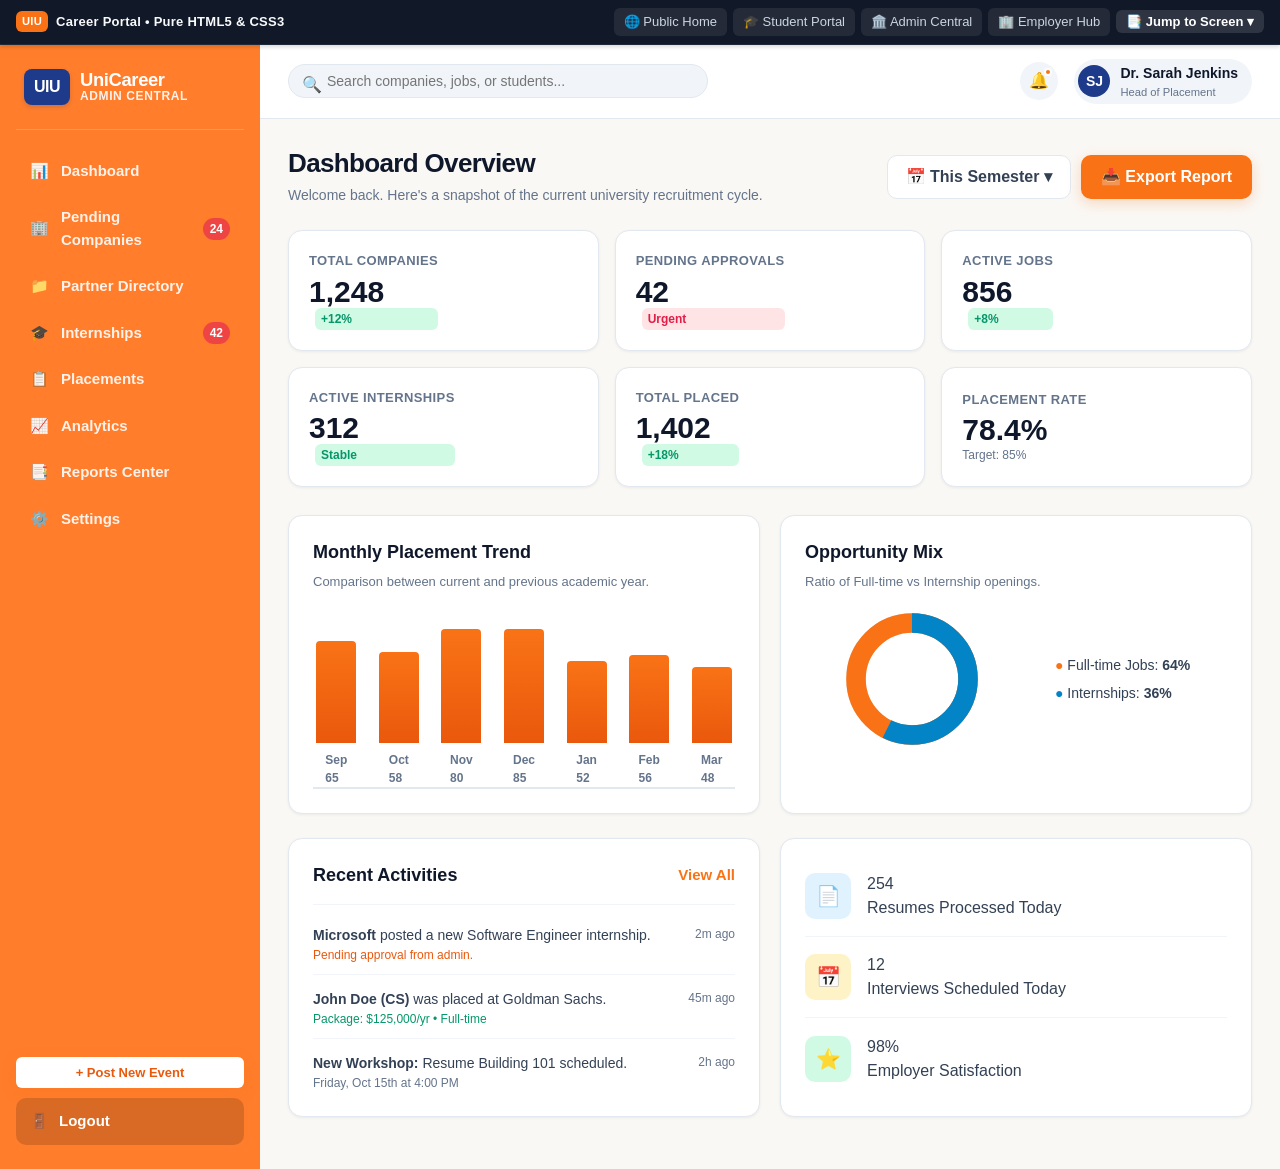
==== commit 63fbea75: "Comment out job-related links in admin.html Commented out links for Approved Jobs and Job Approvals." ====
--- a/admin.html
+++ b/admin.html
@@ -47,8 +47,8 @@
             <a href="./admin.html#dashboard">Page 14: Admin Dashboard</a>
             <a href="./admin.html#pending-companies">Page 13: Company Approvals</a>
             <a href="./admin.html#approved-companies">Page 15: Approved Directory</a>
-            <a href="./admin.html#approved-jobs">Page 16: Approved Jobs</a>
-            <a href="./admin.html#pending-jobs">Page 22: Job Approvals Queue</a>
+            <!-- <a href="./admin.html#approved-jobs">Page 16: Approved Jobs</a>
+            <a href="./admin.html#pending-jobs">Page 22: Job Approvals Queue</a> -->
             <a href="./admin.html#pending-internships">Page 17: Pending Internships</a>
             <a href="./admin.html#analytics">Page 19: Placement Analytics</a>
             <a href="./admin.html#placement-records">Page 20: Placement Records</a>
@@ -89,7 +89,7 @@
               <span>📁</span> Partner Directory
             </a>
           </li>
-          <li>
+          <!-- <li>
             <a href="#pending-jobs" class="sidebar-menu-link">
               <span>💼</span> Job Approvals
               <span class="sidebar-badge-count">24</span>
@@ -99,7 +99,7 @@
             <a href="#approved-jobs" class="sidebar-menu-link">
               <span>✅</span> Approved Jobs
             </a>
-          </li>
+          </li> -->
           <li>
             <a href="#pending-internships" class="sidebar-menu-link">
               <span>🎓</span> Internships
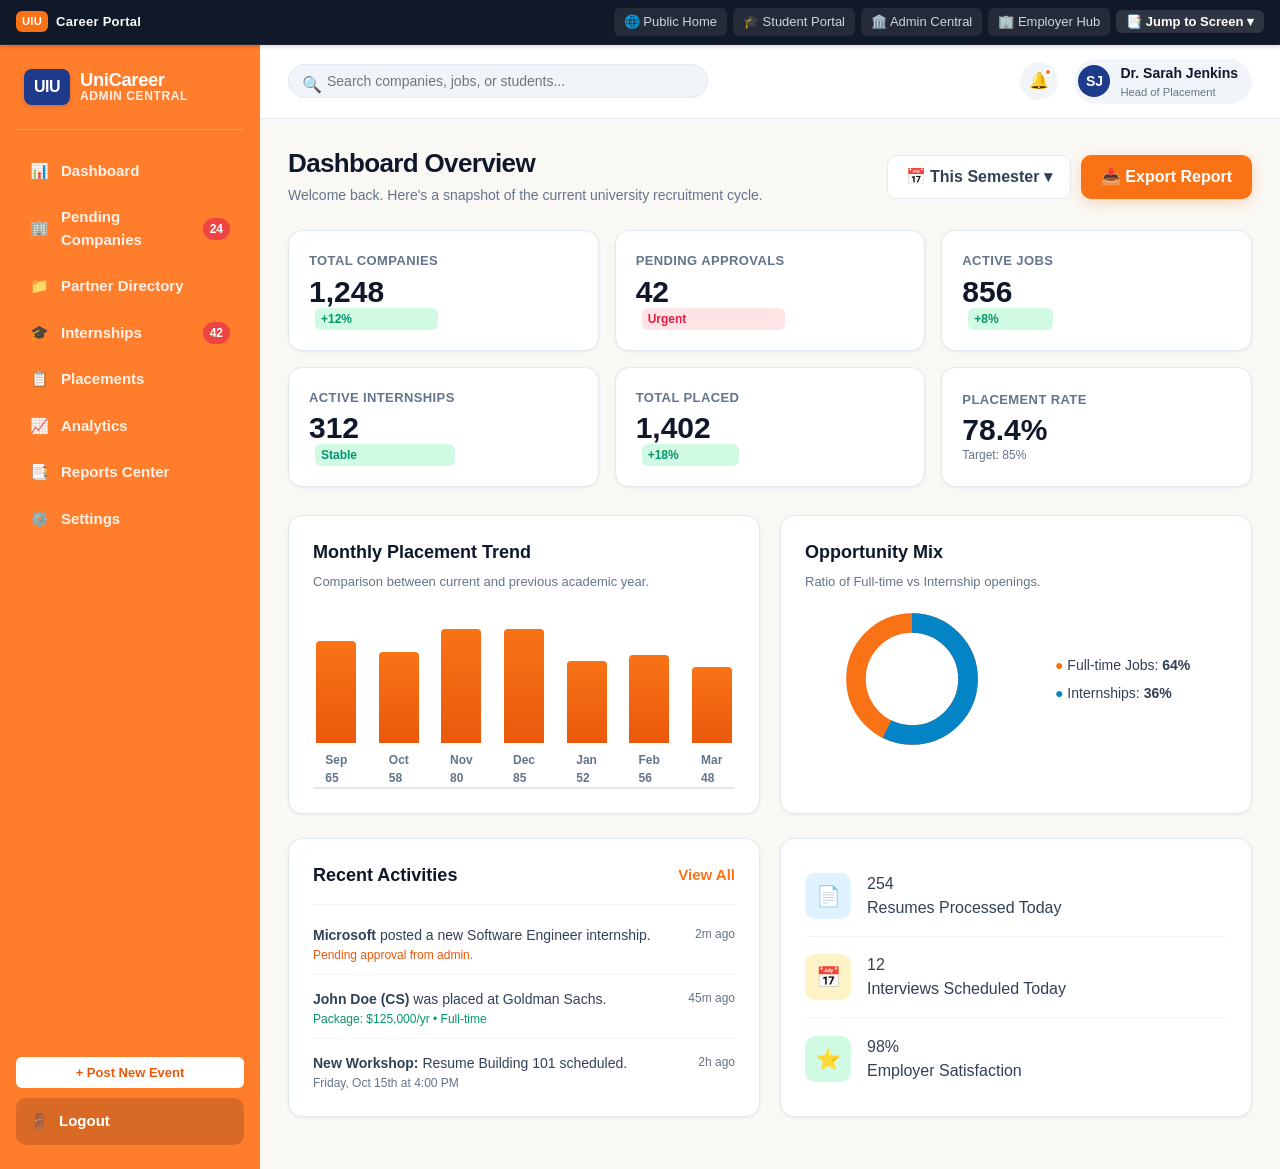
==== commit 4c4690d7: "Remove redundant text from header in admin.html" ====
--- a/admin.html
+++ b/admin.html
@@ -34,7 +34,7 @@
     <!-- Top Universal Navigation Switcher -->
     <header class="role-quick-bar">
       <div class="brand-badge">
-        <span>UIU</span> Career Portal • Pure HTML5 & CSS3
+        <span>UIU</span> Career Portal
       </div>
       <nav class="role-nav-links">
         <a href="./index.html" class="role-nav-btn">🌐 Public Home</a>
